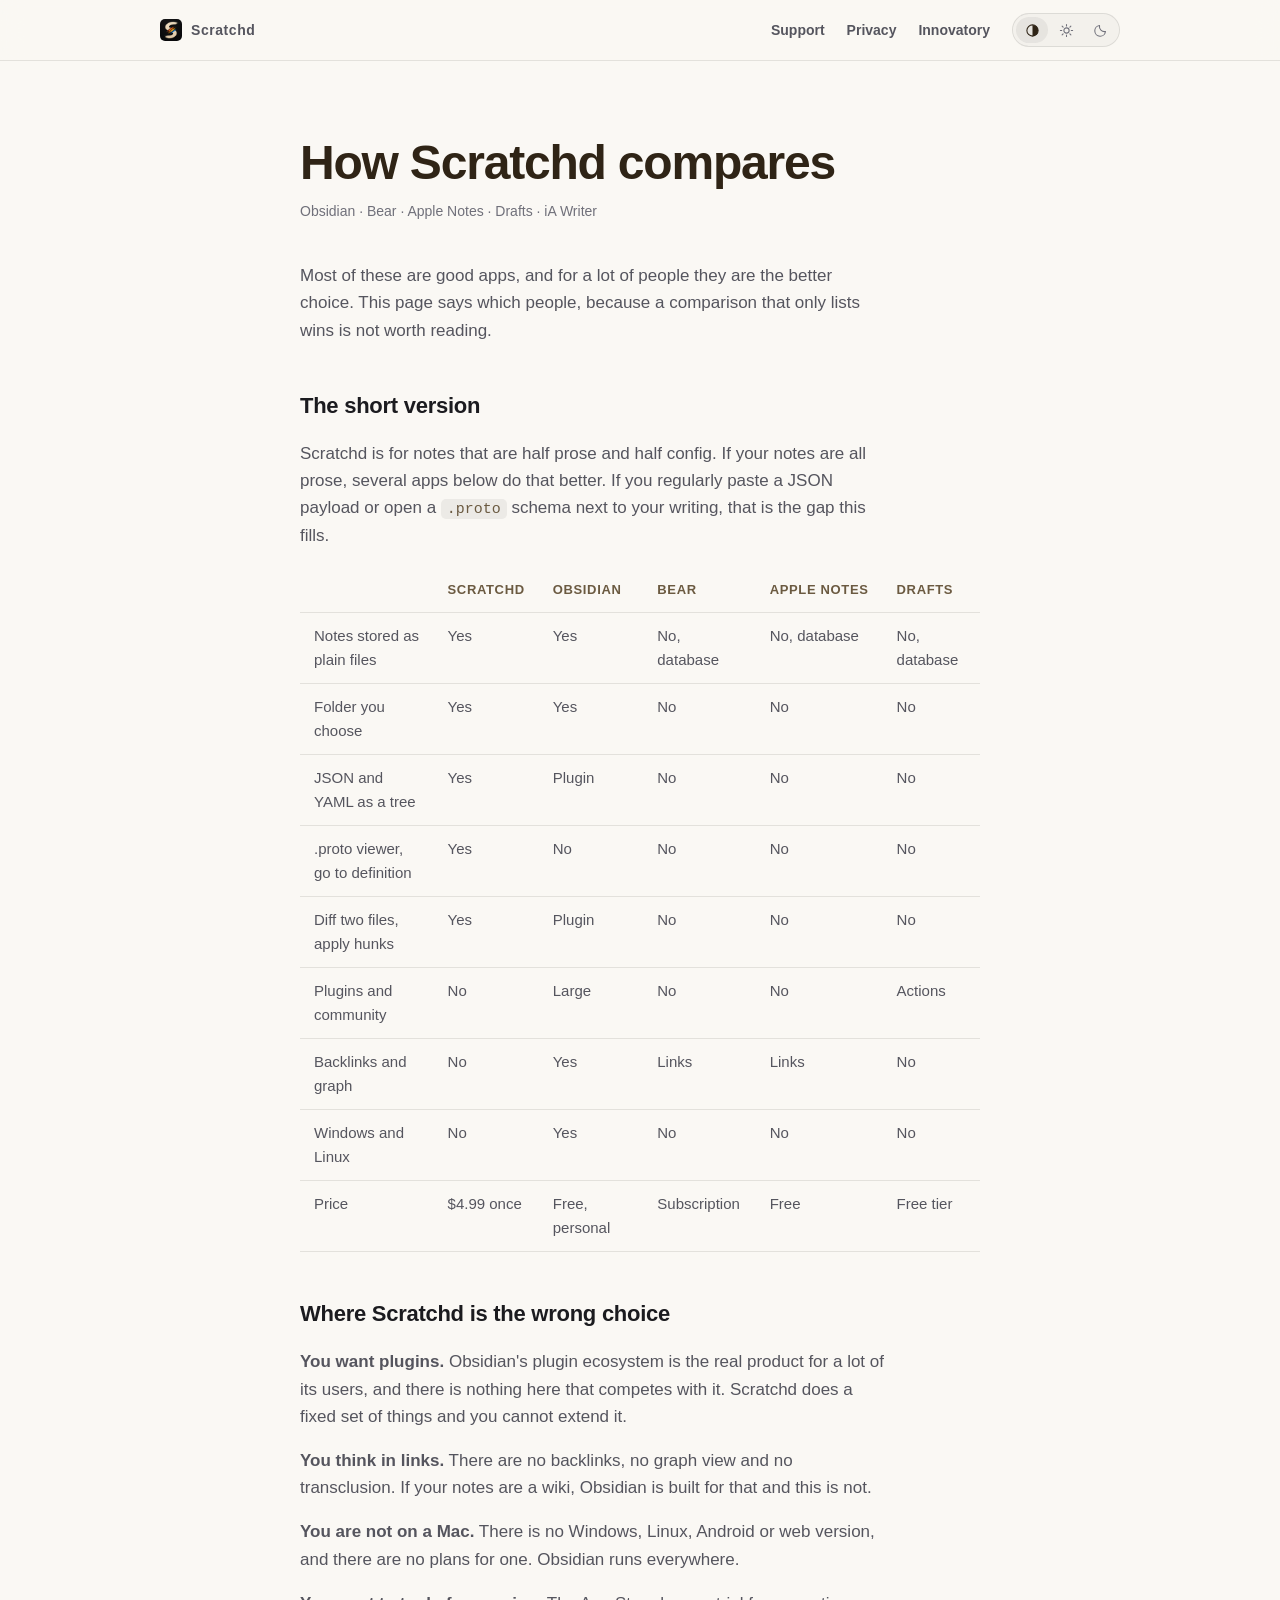
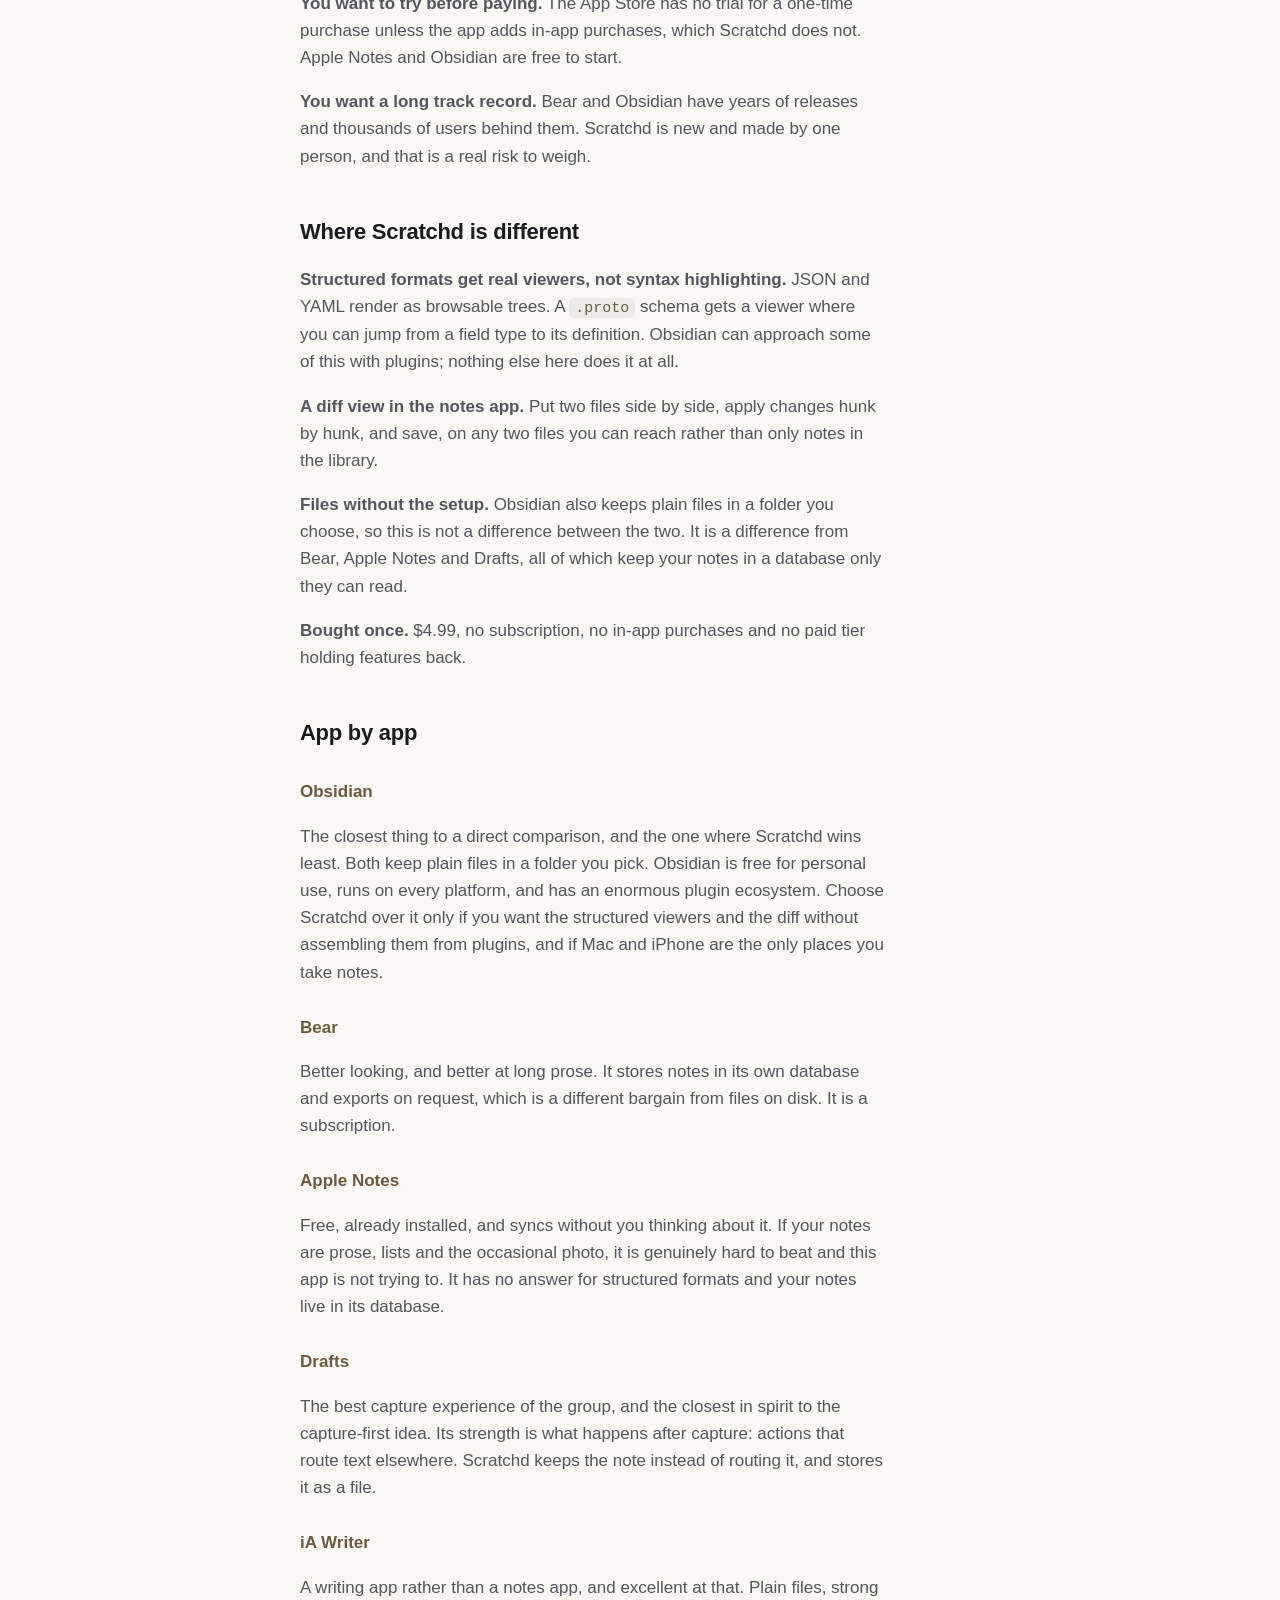
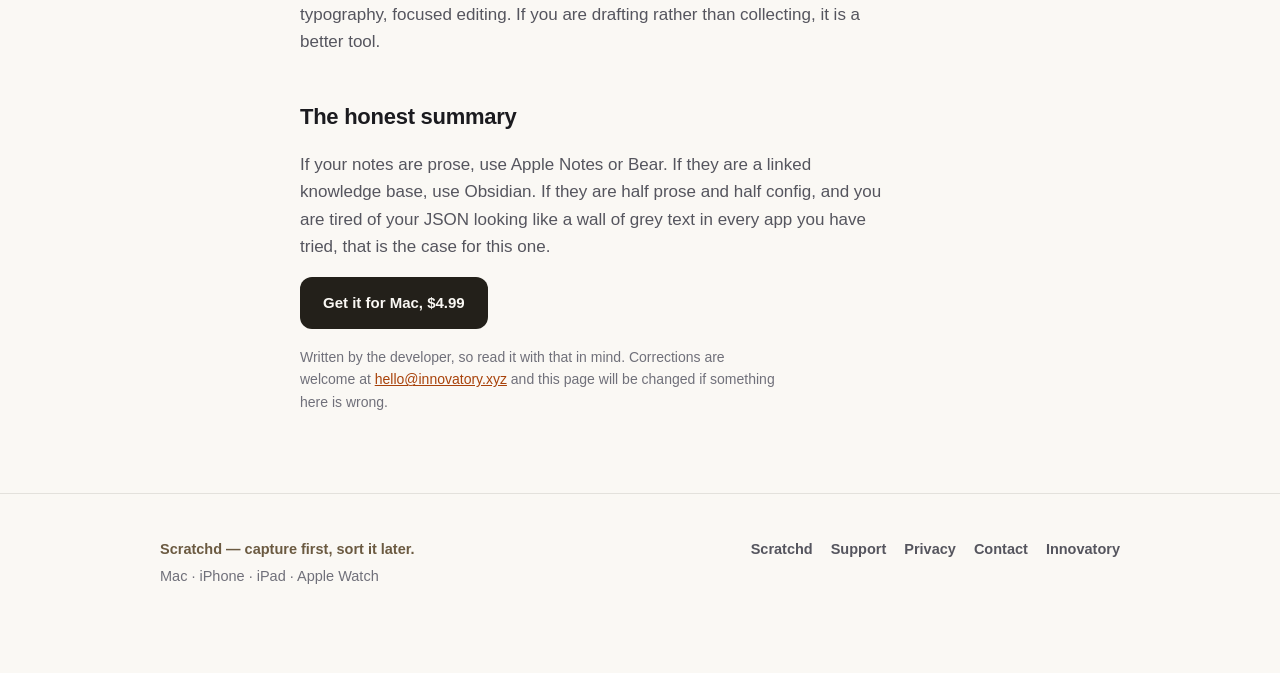
==== compare/index.html @ f4a5f8f1 "Rebuild: compare page, FAQ schema, compact mobile launch strip" ====
<!DOCTYPE html>
<html lang="en">
<head>
  <meta charset="UTF-8" />
  <meta name="viewport" content="width=device-width, initial-scale=1.0" />
  <title>Scratchd compared to Obsidian, Bear, Apple Notes and Drafts</title>
  <meta name="description" content="An honest comparison of Scratchd against Obsidian, Bear, Apple Notes, Drafts and iA Writer, including where Scratchd is the worse choice." />
  <!-- Canonical points at scratchd.net: this page and the copy there are
       identical, and scratchd.net is the one that should rank. -->
  <link rel="canonical" href="https://scratchd.net/compare/" />
  <link rel="icon" href="../assets/scratchd/icon-128.png" type="image/png" />
  <link rel="stylesheet" href="../scratchd.css" />
  <meta name="theme-color" content="#09090b" />
  <script src="../theme.js"></script>
  <link rel="alternate" type="application/rss+xml" title="Innovatory" href="https://innovatory.xyz/feed.xml" />
</head>
<body>
  <a class="skip" href="#main">Skip to content</a>

  <nav class="nav">
    <div class="wrap nav-inner">
      <a class="nav-home" href="../">
        <img src="../assets/scratchd/icon-128.png" alt="" width="22" height="22" style="border-radius:5px" />
        <span class="nav-word">Scratchd</span>
      </a>
      <div class="nav-links">
        <a href="../support/">Support</a>
        <a href="../privacy/">Privacy</a>
        <a href="https://innovatory.xyz/" class="optional">Innovatory</a>
        <span class="theme-mount" data-theme-mount></span>
      </div>
    </div>
  </nav>

  <main id="main" class="doc">
    <div class="wrap narrow">
      <h1>How Scratchd compares</h1>
      <p class="updated">Obsidian &middot; Bear &middot; Apple&nbsp;Notes &middot; Drafts &middot; iA&nbsp;Writer</p>

      <p>
        Most of these are good apps, and for a lot of people they are the better choice.
        This page says which people, because a comparison that only lists wins is not
        worth reading.
      </p>

      <h2>The short version</h2>

      <p>
        Scratchd is for notes that are half prose and half config. If your notes are all
        prose, several apps below do that better. If you regularly paste a JSON payload
        or open a <code>.proto</code> schema next to your writing, that is the gap this
        fills.
      </p>

      <div class="table-wrap">
        <table>
          <thead>
            <tr>
              <th>&nbsp;</th>
              <th>Scratchd</th>
              <th>Obsidian</th>
              <th>Bear</th>
              <th>Apple&nbsp;Notes</th>
              <th>Drafts</th>
            </tr>
          </thead>
          <tbody>
            <tr>
              <td>Notes stored as plain files</td>
              <td>Yes</td><td>Yes</td><td>No, database</td><td>No, database</td><td>No, database</td>
            </tr>
            <tr>
              <td>Folder you choose</td>
              <td>Yes</td><td>Yes</td><td>No</td><td>No</td><td>No</td>
            </tr>
            <tr>
              <td>JSON and YAML as a tree</td>
              <td>Yes</td><td>Plugin</td><td>No</td><td>No</td><td>No</td>
            </tr>
            <tr>
              <td>.proto viewer, go to definition</td>
              <td>Yes</td><td>No</td><td>No</td><td>No</td><td>No</td>
            </tr>
            <tr>
              <td>Diff two files, apply hunks</td>
              <td>Yes</td><td>Plugin</td><td>No</td><td>No</td><td>No</td>
            </tr>
            <tr>
              <td>Plugins and community</td>
              <td>No</td><td>Large</td><td>No</td><td>No</td><td>Actions</td>
            </tr>
            <tr>
              <td>Backlinks and graph</td>
              <td>No</td><td>Yes</td><td>Links</td><td>Links</td><td>No</td>
            </tr>
            <tr>
              <td>Windows and Linux</td>
              <td>No</td><td>Yes</td><td>No</td><td>No</td><td>No</td>
            </tr>
            <tr>
              <td>Price</td>
              <td>$4.99 once</td>
              <td>Free, personal</td>
              <td>Subscription</td>
              <td>Free</td>
              <td>Free tier</td>
            </tr>
          </tbody>
        </table>
      </div>

      <h2>Where Scratchd is the wrong choice</h2>

      <p>
        <strong>You want plugins.</strong> Obsidian's plugin ecosystem is the real product
        for a lot of its users, and there is nothing here that competes with it. Scratchd
        does a fixed set of things and you cannot extend it.
      </p>

      <p>
        <strong>You think in links.</strong> There are no backlinks, no graph view and no
        transclusion. If your notes are a wiki, Obsidian is built for that and this is not.
      </p>

      <p>
        <strong>You are not on a Mac.</strong> There is no Windows, Linux, Android or web
        version, and there are no plans for one. Obsidian runs everywhere.
      </p>

      <p>
        <strong>You want to try before paying.</strong> The App Store has no trial for a
        one&#8209;time purchase unless the app adds in&#8209;app purchases, which Scratchd
        does not. Apple&nbsp;Notes and Obsidian are free to start.
      </p>

      <p>
        <strong>You want a long track record.</strong> Bear and Obsidian have years of
        releases and thousands of users behind them. Scratchd is new and made by one
        person, and that is a real risk to weigh.
      </p>

      <h2>Where Scratchd is different</h2>

      <p>
        <strong>Structured formats get real viewers, not syntax highlighting.</strong>
        JSON and YAML render as browsable trees. A <code>.proto</code> schema gets a viewer
        where you can jump from a field type to its definition. Obsidian can approach some
        of this with plugins; nothing else here does it at all.
      </p>

      <p>
        <strong>A diff view in the notes app.</strong> Put two files side by side, apply
        changes hunk by hunk, and save, on any two files you can reach rather than only
        notes in the library.
      </p>

      <p>
        <strong>Files without the setup.</strong> Obsidian also keeps plain files in a folder
        you choose, so this is not a difference between the two. It is a difference from
        Bear, Apple&nbsp;Notes and Drafts, all of which keep your notes in a database only
        they can read.
      </p>

      <p>
        <strong>Bought once.</strong> $4.99, no subscription, no in&#8209;app purchases and
        no paid tier holding features back.
      </p>

      <h2>App by app</h2>

      <h3>Obsidian</h3>
      <p>
        The closest thing to a direct comparison, and the one where Scratchd wins least.
        Both keep plain files in a folder you pick. Obsidian is free for personal use, runs
        on every platform, and has an enormous plugin ecosystem. Choose Scratchd over it
        only if you want the structured viewers and the diff without assembling them from
        plugins, and if Mac and iPhone are the only places you take notes.
      </p>

      <h3>Bear</h3>
      <p>
        Better looking, and better at long prose. It stores notes in its own database and
        exports on request, which is a different bargain from files on disk. It is a
        subscription.
      </p>

      <h3>Apple Notes</h3>
      <p>
        Free, already installed, and syncs without you thinking about it. If your notes are
        prose, lists and the occasional photo, it is genuinely hard to beat and this app is
        not trying to. It has no answer for structured formats and your notes live in its
        database.
      </p>

      <h3>Drafts</h3>
      <p>
        The best capture experience of the group, and the closest in spirit to the
        capture&#8209;first idea. Its strength is what happens after capture: actions that
        route text elsewhere. Scratchd keeps the note instead of routing it, and stores it
        as a file.
      </p>

      <h3>iA Writer</h3>
      <p>
        A writing app rather than a notes app, and excellent at that. Plain files, strong
        typography, focused editing. If you are drafting rather than collecting, it is a
        better tool.
      </p>

      <h2>The honest summary</h2>

      <p>
        If your notes are prose, use Apple&nbsp;Notes or Bear. If they are a linked
        knowledge base, use Obsidian. If they are half prose and half config, and you are
        tired of your JSON looking like a wall of grey text in every app you have tried,
        that is the case for this one.
      </p>

      <p>
        <a class="btn btn-primary" href="https://apps.apple.com/app/id6792511673">
          Get it for Mac, $4.99
        </a>
      </p>

      <p class="updated">
        Written by the developer, so read it with that in mind. Corrections are welcome at
        <a href="mailto:hello@innovatory.xyz">hello@innovatory.xyz</a> and this page will be
        changed if something here is wrong.
      </p>
    </div>
  </main>

  <footer class="footer">
    <div class="wrap">
      <div class="footer-top">
        <div>
          <p class="footer-tag">Scratchd &mdash; capture first, sort it later.</p>
          <p class="footer-plat">Mac &middot; iPhone &middot; iPad &middot; Apple Watch</p>
        </div>
        <div class="footer-links">
          <a href="../">Scratchd</a>
          <a href="../support/">Support</a>
          <a href="../privacy/">Privacy</a>
          <a href="mailto:hello@innovatory.xyz">Contact</a>
          <a href="https://innovatory.xyz/">Innovatory</a>
        </div>
      </div>
    </div>
  </footer>
</body>
</html>
---- scratchd.css ----
/* Scratchd — innovatory.xyz/scratchd/
   Palette sampled from the app icon: cream #F0DFC4 on near-black,
   with the three scratch slashes as accents (red, gold, blue).

   Two themes. theme.js resolves the reader's auto/light/dark preference
   before first paint and puts the result on <html data-theme>, so this
   file only ever deals with one theme being in force at a time.

   --cream is the heading colour, not a literal cream, and inverts to a
   deep warm brown in light. Anything that renders a device or a terminal
   —.phone, .mac, .term — stays dark in both themes on purpose. */

:root {
  color-scheme: dark;

  --bg:        #09090b;
  --bg-raised: #101012;
  --cream:     #f0dfc4;
  --cream-dim: #cbbda6;
  --text:      #ededf0;
  --muted:     #9a9aa3;
  --faint:     #7a7a84;
  --line:      rgba(240, 223, 196, 0.13);
  --line-soft: rgba(255, 255, 255, 0.075);

  --red:   #ee5105;
  --gold:  #f5b833;
  --blue:  #2b8fdd;

  --link:         var(--cream);
  --nav-bg:       rgba(9, 9, 11, 0.72);
  --btn-bg:       var(--cream);
  --btn-fg:       #0b0b0d;
  --btn-bg-hover: #fff2dd;
  --wash:         rgba(255, 255, 255, 0.03);
  --wash-strong:  rgba(255, 255, 255, 0.06);
  --wash-warm:    rgba(240, 223, 196, 0.045);
  --wash-warm-up: rgba(240, 223, 196, 0.09);
  --scroll-thumb: rgba(255, 255, 255, 0.12);
  --hero-wash:    1;
  --icon-ring:    rgba(255, 255, 255, 0.07);
  --shadow-icon:  0 14px 38px rgba(0, 0, 0, 0.65);
  --shadow-device:    0 16px 44px rgba(0, 0, 0, 0.6);
  --shadow-device-lg: 0 22px 60px rgba(0, 0, 0, 0.62);

  --sans: -apple-system, BlinkMacSystemFont, "SF Pro Display", "Segoe UI", Inter, sans-serif;
  --mono: ui-monospace, SFMono-Regular, "SF Mono", Menlo, Consolas, monospace;

  --measure: 62ch;
  --pad: clamp(20px, 5vw, 40px);
}

:root[data-theme="light"] {
  color-scheme: light;

  --bg:        #faf8f4;
  --bg-raised: #ffffff;
  --cream:     #2f2416;
  --cream-dim: #6b5a41;
  --text:      #1b1b1f;
  --muted:     #55555e;
  --faint:     #70707a;
  --line:      rgba(47, 36, 22, 0.17);
  --line-soft: rgba(24, 20, 12, 0.1);

  --red:   #bd3f03;
  --gold:  #8a6412;
  --blue:  #14639d;

  --link:         #a8420a;
  --nav-bg:       rgba(250, 248, 244, 0.84);
  --btn-bg:       #23201a;
  --btn-fg:       #faf8f4;
  --btn-bg-hover: #3a352c;
  --wash:         rgba(24, 20, 12, 0.028);
  --wash-strong:  rgba(24, 20, 12, 0.06);
  --wash-warm:    rgba(47, 36, 22, 0.045);
  --wash-warm-up: rgba(47, 36, 22, 0.075);
  --scroll-thumb: rgba(24, 20, 12, 0.2);
  --hero-wash:    0.5;
  --icon-ring:    rgba(24, 20, 12, 0.1);
  --shadow-icon:  0 14px 30px rgba(43, 34, 20, 0.18);
  --shadow-device:    0 16px 40px rgba(43, 34, 20, 0.2);
  --shadow-device-lg: 0 22px 54px rgba(43, 34, 20, 0.22);
}

* { box-sizing: border-box; }

html { scroll-behavior: smooth; }

body {
  margin: 0;
  background: var(--bg);
  color: var(--text);
  font-family: var(--sans);
  font-size: 17px;
  line-height: 1.6;
  -webkit-font-smoothing: antialiased;
  overflow-x: hidden;
}

a { color: var(--link); }

.wrap {
  width: 100%;
  max-width: 1040px;
  margin: 0 auto;
  padding-inline: var(--pad);
}

.narrow { max-width: 760px; }

/* ---------- Skip link ---------- */

.skip {
  position: absolute;
  left: -9999px;
  top: 0;
  background: var(--cream);
  color: var(--bg);
  padding: 10px 16px;
  border-radius: 0 0 8px 0;
  font-weight: 700;
  z-index: 100;
}
.skip:focus { left: 0; }

/* ---------- Nav ---------- */

.nav {
  position: sticky;
  top: 0;
  z-index: 50;
  backdrop-filter: saturate(160%) blur(14px);
  -webkit-backdrop-filter: saturate(160%) blur(14px);
  background: var(--nav-bg);
  border-bottom: 1px solid var(--line-soft);
}

.nav-inner {
  display: flex;
  align-items: center;
  justify-content: space-between;
  gap: 16px;
  height: 60px;
}

.nav-home {
  display: inline-flex;
  align-items: center;
  gap: 9px;
  color: var(--muted);
  text-decoration: none;
  font-size: 14px;
  font-weight: 600;
  letter-spacing: 0.04em;
}
.nav-home:hover { color: var(--text); }
.nav-home img { width: 22px; height: 22px; display: block; }

.nav-links {
  display: flex;
  align-items: center;
  gap: 22px;
  font-size: 14px;
  font-weight: 600;
}
.nav-links a { color: var(--muted); text-decoration: none; }
.nav-links a:hover { color: var(--text); }

@media (max-width: 620px) {
  /* The theme switch is ~100px of the nav row, so the narrow layout drops the
     secondary links and the wordmark rather than letting the bar overflow. */
  .nav-links a.optional { display: none; }
  .nav-home .nav-word { display: none; }
  .nav-inner { gap: 10px; }
  .nav-links { gap: 16px; }
  .theme-switch button { width: 27px; height: 24px; }
}

/* ---------- Hero ---------- */

.hero {
  position: relative;
  padding: clamp(28px, 3.5vw, 44px) 0 clamp(18px, 2.2vw, 26px);
  text-align: center;
  overflow: hidden;
}

/* the three slashes from the icon, as a wash behind the hero */
.hero::before {
  content: "";
  position: absolute;
  inset: -40% 0 auto;
  height: 620px;
  background:
    radial-gradient(46% 40% at 32% 42%, rgba(238, 81, 5, 0.16), transparent 70%),
    radial-gradient(44% 38% at 52% 50%, rgba(245, 184, 51, 0.14), transparent 70%),
    radial-gradient(46% 40% at 70% 58%, rgba(43, 143, 221, 0.15), transparent 70%);
  filter: blur(28px);
  opacity: var(--hero-wash);
  pointer-events: none;
  z-index: 0;
}

.hero > * { position: relative; z-index: 1; }

.app-icon {
  width: 84px;
  height: 84px;
  border-radius: 19px;
  box-shadow: var(--shadow-icon), 0 0 0 1px var(--icon-ring);
  margin-bottom: 16px;
}

.hero h1 {
  font-size: clamp(34px, 4.6vw, 54px);
  line-height: 1.05;
  letter-spacing: -0.03em;
  margin: 0 auto 14px;
  max-width: 24ch;
  color: var(--cream);
}

.hero-sub {
  font-size: clamp(16px, 1.7vw, 18px);
  color: var(--muted);
  max-width: 60ch;
  margin: 0 auto 22px;
}

.hero-sub strong { color: var(--text); font-weight: 600; }

.wordmark {
  font-size: 12px;
  letter-spacing: 0.22em;
  text-transform: uppercase;
  color: var(--faint);
  font-weight: 700;
  margin: 0 0 10px;
}

/* ---------- Buttons ---------- */

.cta-row {
  display: flex;
  flex-wrap: wrap;
  gap: 12px;
  justify-content: center;
  margin-bottom: 14px;
}

.btn {
  display: inline-flex;
  align-items: center;
  gap: 10px;
  padding: 13px 22px;
  border-radius: 12px;
  font-weight: 650;
  font-size: 15px;
  text-decoration: none;
  border: 1px solid transparent;
  transition: transform 0.16s ease, background 0.16s ease, border-color 0.16s ease;
}

.btn:hover { transform: translateY(-1px); }

.btn-primary {
  background: var(--btn-bg);
  color: var(--btn-fg);
}
.btn-primary:hover { background: var(--btn-bg-hover); }

.btn-ghost {
  border-color: var(--line);
  color: var(--text);
  background: var(--wash);
}
.btn-ghost:hover { border-color: var(--cream-dim); background: var(--wash-strong); }

/* pre-launch: buttons are inert placeholders, styled to look it */
.btn[aria-disabled="true"] {
  opacity: 0.62;
  cursor: default;
  pointer-events: none;
}

.btn svg { flex: none; }

.aside {
  display: block;
  margin-top: 8px;
  font-size: 14px;
  color: var(--faint);
}

.aside a { color: var(--cream-dim); }

.pricing-note {
  font-size: 15px;
  color: var(--muted);
  margin: 0 0 10px;
}

.pricing-note strong { color: var(--cream-dim); font-weight: 700; }

.availability {
  font-size: 14px;
  color: var(--faint);
  margin: 0;
}

/* Keyboard chord, e.g. ⌃⌥ Space */
kbd {
  font-family: var(--sans);
  font-size: 0.9em;
  font-weight: 650;
  color: var(--cream-dim);
  background: var(--wash-warm-up);
  border: 1px solid var(--line);
  border-radius: 6px;
  padding: 1px 7px;
  white-space: nowrap;
}

.availability .dot {
  display: inline-block;
  width: 6px; height: 6px;
  border-radius: 50%;
  background: var(--gold);
  margin-right: 7px;
  vertical-align: 1px;
}

/* ---------- Sections ---------- */

.section {
  padding: clamp(52px, 8vw, 92px) 0;
  border-top: 1px solid var(--line-soft);
}

/* First section after the hero: no rule, minimal gap, so product proof
   breaks the fold instead of sitting a screen below it. */
.section.tight {
  padding-top: clamp(8px, 1.5vw, 18px);
  border-top: 0;
}

.section h2 {
  font-size: clamp(28px, 4vw, 40px);
  line-height: 1.12;
  letter-spacing: -0.022em;
  margin: 0 0 18px;
  max-width: 22ch;
  color: var(--cream);
}

.section p {
  color: var(--muted);
  max-width: var(--measure);
  margin: 0 0 16px;
}

.section p:last-child { margin-bottom: 0; }

.kicker {
  font-size: 12px;
  font-weight: 700;
  letter-spacing: 0.16em;
  text-transform: uppercase;
  color: var(--faint);
  margin: 0 0 12px;
}

.kicker.red   { color: var(--red); }
.kicker.gold  { color: var(--gold); }
.kicker.blue  { color: var(--blue); }

/* two-column section: text + visual */
.split {
  display: grid;
  grid-template-columns: minmax(0, 1fr) minmax(0, 1fr);
  gap: clamp(28px, 5vw, 64px);
  align-items: center;
}

.split.reverse .split-visual { order: -1; }

@media (max-width: 860px) {
  /* minmax(0, …) rather than a bare 1fr: the default auto minimum lets the
     terminal block's non-wrapping <pre> push the track past the viewport. */
  .split { grid-template-columns: minmax(0, 1fr); }
  .split.reverse .split-visual { order: 0; }
}

/* ---------- Feature list ---------- */

.bullets {
  list-style: none;
  padding: 0;
  margin: 22px 0 0;
  display: grid;
  gap: 12px;
}

.bullets li {
  position: relative;
  padding-left: 24px;
  color: var(--muted);
  max-width: var(--measure);
}

.bullets li::before {
  content: "";
  position: absolute;
  left: 2px;
  top: 0.66em;
  width: 9px;
  height: 2px;
  border-radius: 2px;
  background: var(--cream-dim);
  opacity: 0.75;
}

/* ---------- Device frames / screenshot slots ---------- */

/* Horizontal scroller that bleeds to the viewport edge, so a partially visible
   card at the right reads as "there is more" rather than as a clipping bug. */
.shots {
  display: flex;
  gap: clamp(14px, 2.4vw, 26px);
  overflow-x: auto;
  padding: 4px var(--pad) 22px;
  margin-inline: calc(var(--pad) * -1);
  scroll-snap-type: x mandatory;
  -webkit-overflow-scrolling: touch;
  scrollbar-width: thin;
}

.shots::-webkit-scrollbar { height: 8px; }
.shots::-webkit-scrollbar-thumb { background: var(--scroll-thumb); border-radius: 99px; }

.shot {
  flex: none;
  scroll-snap-align: center;
  width: clamp(190px, 24vw, 240px);
}

.shot figcaption {
  margin-top: 14px;
  font-size: 15px;
  font-weight: 650;
  color: var(--cream-dim);
  text-align: center;
}

/* iPhone */
.phone {
  position: relative;
  border-radius: 13%/6%;
  padding: 8px;
  background: linear-gradient(160deg, #2a2a2e, #131316 60%, #232327);
  box-shadow: var(--shadow-device), 0 0 0 1px rgba(255, 255, 255, 0.06);
}

.phone .screen {
  position: relative;
  width: 100%;
  aspect-ratio: 1320 / 2868;   /* iPhone 6.9", matching the captures */
  border-radius: 11%/5%;
  overflow: hidden;
  background: #0d0d10;
}

/* Dynamic Island. Simulator captures record the display buffer, so the island
   is not in the pixels — the status bar just has an empty gap where it belongs.
   Drawn here rather than baked into the images so it survives a re-shoot.
   126x37pt at the top of a 402pt-wide screen = 31.3% wide, 1.26% down. */
.phone .screen::after {
  content: "";
  position: absolute;
  top: 1.26%;
  left: 50%;
  transform: translateX(-50%);
  width: 31.3%;
  aspect-ratio: 126 / 37;
  background: #000;
  border-radius: 999px;
  pointer-events: none;
  z-index: 2;
}

/* Mac shots are full window captures — they already carry their own title bar,
   traffic lights and shadow, composited onto the page background. Drawing a
   second frame around them would double the chrome, so this is just a box. */
.macshot {
  border-radius: 10px;
  overflow: hidden;
}

.macshot img {
  display: block;
  width: 100%;
  height: auto;
}

.shot.wide { width: clamp(320px, 46vw, 520px); }

/* Window chrome for a Mac shot. Stays dark in both themes. */
.mac {
  position: relative;
  border-radius: 12px;
  overflow: hidden;
  background: #17171a;
  box-shadow: var(--shadow-device-lg), 0 0 0 1px rgba(255, 255, 255, 0.07);
}

.mac .titlebar {
  height: 28px;
  display: flex;
  align-items: center;
  gap: 7px;
  padding-inline: 12px;
  background: #202024;
  border-bottom: 1px solid rgba(0, 0, 0, 0.5);
}

.mac .titlebar i { width: 11px; height: 11px; border-radius: 50%; display: block; }
.mac .titlebar i:nth-child(1) { background: #ff5f57; }
.mac .titlebar i:nth-child(2) { background: #febc2e; }
.mac .titlebar i:nth-child(3) { background: #28c840; }

.mac .screen {
  position: relative;
  width: 100%;
  aspect-ratio: 16 / 10;
  background: #0d0d10;
  overflow: hidden;
}

.screen img {
  display: block;
  width: 100%;
  height: 100%;
  object-fit: contain;
  object-position: top center;
}

/* ---------- Format chips ---------- */

.chips {
  display: flex;
  flex-wrap: wrap;
  gap: 8px;
  margin: 24px 0 0;
  padding: 0;
  list-style: none;
}

.chips li {
  font-family: var(--mono);
  font-size: 13px;
  padding: 5px 11px;
  border-radius: 8px;
  border: 1px solid var(--line);
  color: var(--cream-dim);
  background: var(--wash-warm);
}

/* ---------- Callout ---------- */

.callout {
  border: 1px solid var(--line);
  border-left: 3px solid var(--gold);
  border-radius: 0 14px 14px 0;
  padding: 22px 24px;
  background: rgba(245, 184, 51, 0.05);
  margin: 30px 0 0;
  max-width: var(--measure);
}

.callout p { margin: 0; color: var(--cream-dim); }

/* ---------- Terminal sample ---------- */

.term {
  border-radius: 12px;
  overflow: hidden;
  border: 1px solid rgba(255, 255, 255, 0.08);
  background: #0c0c0f;
  box-shadow: 0 18px 46px rgba(0,0,0,0.5);
  font-family: var(--mono);
  font-size: 13px;
  line-height: 1.75;
}

.term-bar {
  display: flex; align-items: center; gap: 7px;
  padding: 9px 12px;
  background: #17171b;
  border-bottom: 1px solid rgba(0,0,0,0.5);
}
.term-bar i { width: 10px; height: 10px; border-radius: 50%; display: block; }
.term-bar i:nth-child(1) { background: #ff5f57; }
.term-bar i:nth-child(2) { background: #febc2e; }
.term-bar i:nth-child(3) { background: #28c840; }
.term-bar span { margin-left: 6px; font-size: 11px; color: #7a7a84; letter-spacing: 0.04em; }

.term pre {
  margin: 0;
  padding: 16px 18px;
  overflow-x: auto;
  color: #9a9aa3;
  white-space: pre;
}

.term .p  { color: #2b8fdd; }
.term .c  { color: #f0dfc4; }
.term .g  { color: #f5b833; }
.term .dim { color: #7a7a84; }

/* ---------- FAQ ---------- */

.faq { display: grid; gap: 0; max-width: 800px; }

.faq details {
  border-bottom: 1px solid var(--line-soft);
}

.faq summary {
  cursor: pointer;
  list-style: none;
  padding: 20px 40px 20px 0;
  font-size: 17.5px;
  font-weight: 620;
  color: var(--text);
  position: relative;
}

.faq summary::-webkit-details-marker { display: none; }

.faq summary::after {
  content: "";
  position: absolute;
  right: 8px;
  top: 50%;
  width: 10px; height: 10px;
  border-right: 2px solid var(--faint);
  border-bottom: 2px solid var(--faint);
  transform: translateY(-70%) rotate(45deg);
  transition: transform 0.18s ease;
}

.faq details[open] summary::after { transform: translateY(-30%) rotate(-135deg); }

.faq details p {
  margin: 0 0 22px;
  color: var(--muted);
  max-width: var(--measure);
}

/* ---------- Requirements strip ---------- */

.reqs {
  display: flex;
  flex-wrap: wrap;
  gap: 10px 34px;
  margin: 0;
  padding: 0;
  list-style: none;
  font-size: 15px;
  color: var(--muted);
}

.reqs b { color: var(--text); font-weight: 620; }

/* ---------- Footer ---------- */

.footer {
  border-top: 1px solid var(--line-soft);
  padding: 44px 0 56px;
  color: var(--faint);
  font-size: 14.5px;
}

.footer-top {
  display: flex;
  flex-wrap: wrap;
  gap: 20px 40px;
  justify-content: space-between;
  align-items: flex-start;
  margin-bottom: 30px;
}

.footer-tag { color: var(--cream-dim); font-weight: 620; margin: 0 0 4px; }
.footer-plat { margin: 0; }

.footer-links {
  display: flex;
  flex-wrap: wrap;
  gap: 18px;
  font-weight: 600;
}
.footer-links a { color: var(--muted); text-decoration: none; }
.footer-links a:hover { color: var(--cream); }

.footer-note { margin: 0; max-width: 60ch; line-height: 1.55; }

/* ---------- Doc pages (support / privacy) ---------- */

.doc { padding: clamp(40px, 7vw, 76px) 0 40px; }

.doc h1 {
  font-size: clamp(32px, 5vw, 48px);
  letter-spacing: -0.025em;
  line-height: 1.1;
  margin: 0 0 10px;
  color: var(--cream);
}

.doc .updated {
  color: var(--faint);
  font-size: 14px;
  margin: 0 0 40px;
}

.doc h2 {
  font-size: 22px;
  letter-spacing: -0.012em;
  margin: 44px 0 12px;
  color: var(--text);
}

.doc h3 {
  font-size: 17px;
  margin: 28px 0 8px;
  color: var(--cream-dim);
}

.doc p, .doc li { color: var(--muted); max-width: var(--measure); }
.doc ul, .doc ol { padding-left: 22px; }
.doc li { margin-bottom: 8px; }

/* Narrow screens cannot fit these tables. Let the table scroll inside its
   wrapper rather than widening the page. */
.table-wrap {
  overflow-x: auto;
  -webkit-overflow-scrolling: touch;
  margin: 20px 0;
  scrollbar-width: thin;
}

.table-wrap::-webkit-scrollbar { height: 8px; }
.table-wrap::-webkit-scrollbar-thumb { background: var(--scroll-thumb); border-radius: 99px; }

.doc table {
  width: 100%;
  min-width: 460px;
  border-collapse: collapse;
  margin: 0;
  font-size: 15px;
}

.doc th, .doc td {
  text-align: left;
  padding: 11px 14px;
  border-bottom: 1px solid var(--line-soft);
  vertical-align: top;
  color: var(--muted);
}

.doc th {
  color: var(--cream-dim);
  font-weight: 650;
  font-size: 13px;
  letter-spacing: 0.05em;
  text-transform: uppercase;
}

.doc code {
  font-family: var(--mono);
  font-size: 0.88em;
  background: var(--wash-strong);
  padding: 2px 6px;
  border-radius: 5px;
  color: var(--cream-dim);
}

.contact-card {
  border: 1px solid var(--line);
  border-radius: 14px;
  padding: 24px;
  background: var(--wash-warm);
  margin: 26px 0;
  max-width: var(--measure);
}

.contact-card p { margin: 0 0 10px; }
.contact-card p:last-child { margin: 0; }

@media (prefers-reduced-motion: reduce) {
  html { scroll-behavior: auto; }
  * { transition: none !important; }
}

/* ---------- Theme switch ----------
   Built by theme.js and mounted into [data-theme-mount]. Three states:
   match the system, force light, force dark. */

.theme-switch {
  display: inline-flex;
  align-items: center;
  gap: 2px;
  padding: 3px;
  border: 1px solid var(--line-soft);
  border-radius: 999px;
  background: var(--wash);
}

.theme-switch button {
  appearance: none;
  -webkit-appearance: none;
  border: 0;
  margin: 0;
  padding: 0;
  width: 32px;
  height: 26px;
  border-radius: 999px;
  background: transparent;
  color: var(--faint);
  cursor: pointer;
  display: inline-flex;
  align-items: center;
  justify-content: center;
  transition: background 0.16s ease, color 0.16s ease;
}

.theme-switch button:hover { color: var(--text); }

.theme-switch button[aria-checked="true"] {
  background: var(--wash-strong);
  color: var(--cream);
}

.theme-switch button:focus-visible {
  outline: 2px solid var(--cream-dim);
  outline-offset: 2px;
}

.theme-switch svg {
  width: 15px;
  height: 15px;
  display: block;
}

/* On the Innovatory home page the switch sits at the end of the masthead. */
.masthead .theme-mount { margin-left: auto; }

/* ---------------------------------------------------------------- ph strip */
/* Launch-day Product Hunt banner. Delete this block with the markup when the
   launch is over.

   Product Hunt's own embed hardcodes a white card and pulls its image from
   imgix. Both are wrong here: the card would be unreadable in dark mode, and
   a third-party request undercuts the claim this page makes about tracking.
   Everything below uses the same tokens as the rest of the page. */

.ph-strip {
  display: flex;
  align-items: center;
  gap: 14px;
  flex-wrap: wrap;
  margin: 26px 0 0;
  padding: 14px 18px;
  border: 1px solid var(--wash-strong);
  border-radius: 14px;
  background: var(--wash);
}

.ph-strip p {
  flex: 1 1 260px;
  margin: 0;
  font-size: 15px;
  line-height: 1.45;
  color: var(--muted);
}

.ph-strip p strong { color: var(--text); font-weight: 650; }

/* Product Hunt orange, used only as a mark. It fails contrast against both
   backgrounds at text sizes, so no words are set in it. */
.ph-dot {
  flex: none;
  width: 10px;
  height: 10px;
  border-radius: 50%;
  background: #ff6154;
  box-shadow: 0 0 0 4px rgba(255, 97, 84, 0.16);
}

.ph-cta {
  flex: none;
  padding: 9px 16px;
  font-size: 14px;
}

@media (max-width: 560px) {
  .ph-strip { gap: 12px; padding: 13px 15px; }
  .ph-cta { width: 100%; justify-content: center; }
}

/* ------------------------------------------------ hero fold, small screens */
/* Measured on a 390x844 viewport: the first screenshot started 811px down,
   below the fold. The hero itself was not the problem. The launch strip was
   costing 144px, most of it from the button dropping onto its own full-width
   row. Keeping the strip on one line gives the fold back to the product. */

@media (max-width: 560px) {
  .ph-strip {
    gap: 10px;
    padding: 10px 12px;
    margin-top: 18px;
    flex-wrap: nowrap;
  }
  .ph-strip p { flex: 1 1 auto; font-size: 13px; line-height: 1.35; }
  .ph-cta { width: auto; padding: 7px 11px; font-size: 13px; white-space: nowrap; }
  .hero { padding-top: 20px; }
  .app-icon { width: 62px; height: 62px; border-radius: 15px; margin-bottom: 10px; }
}
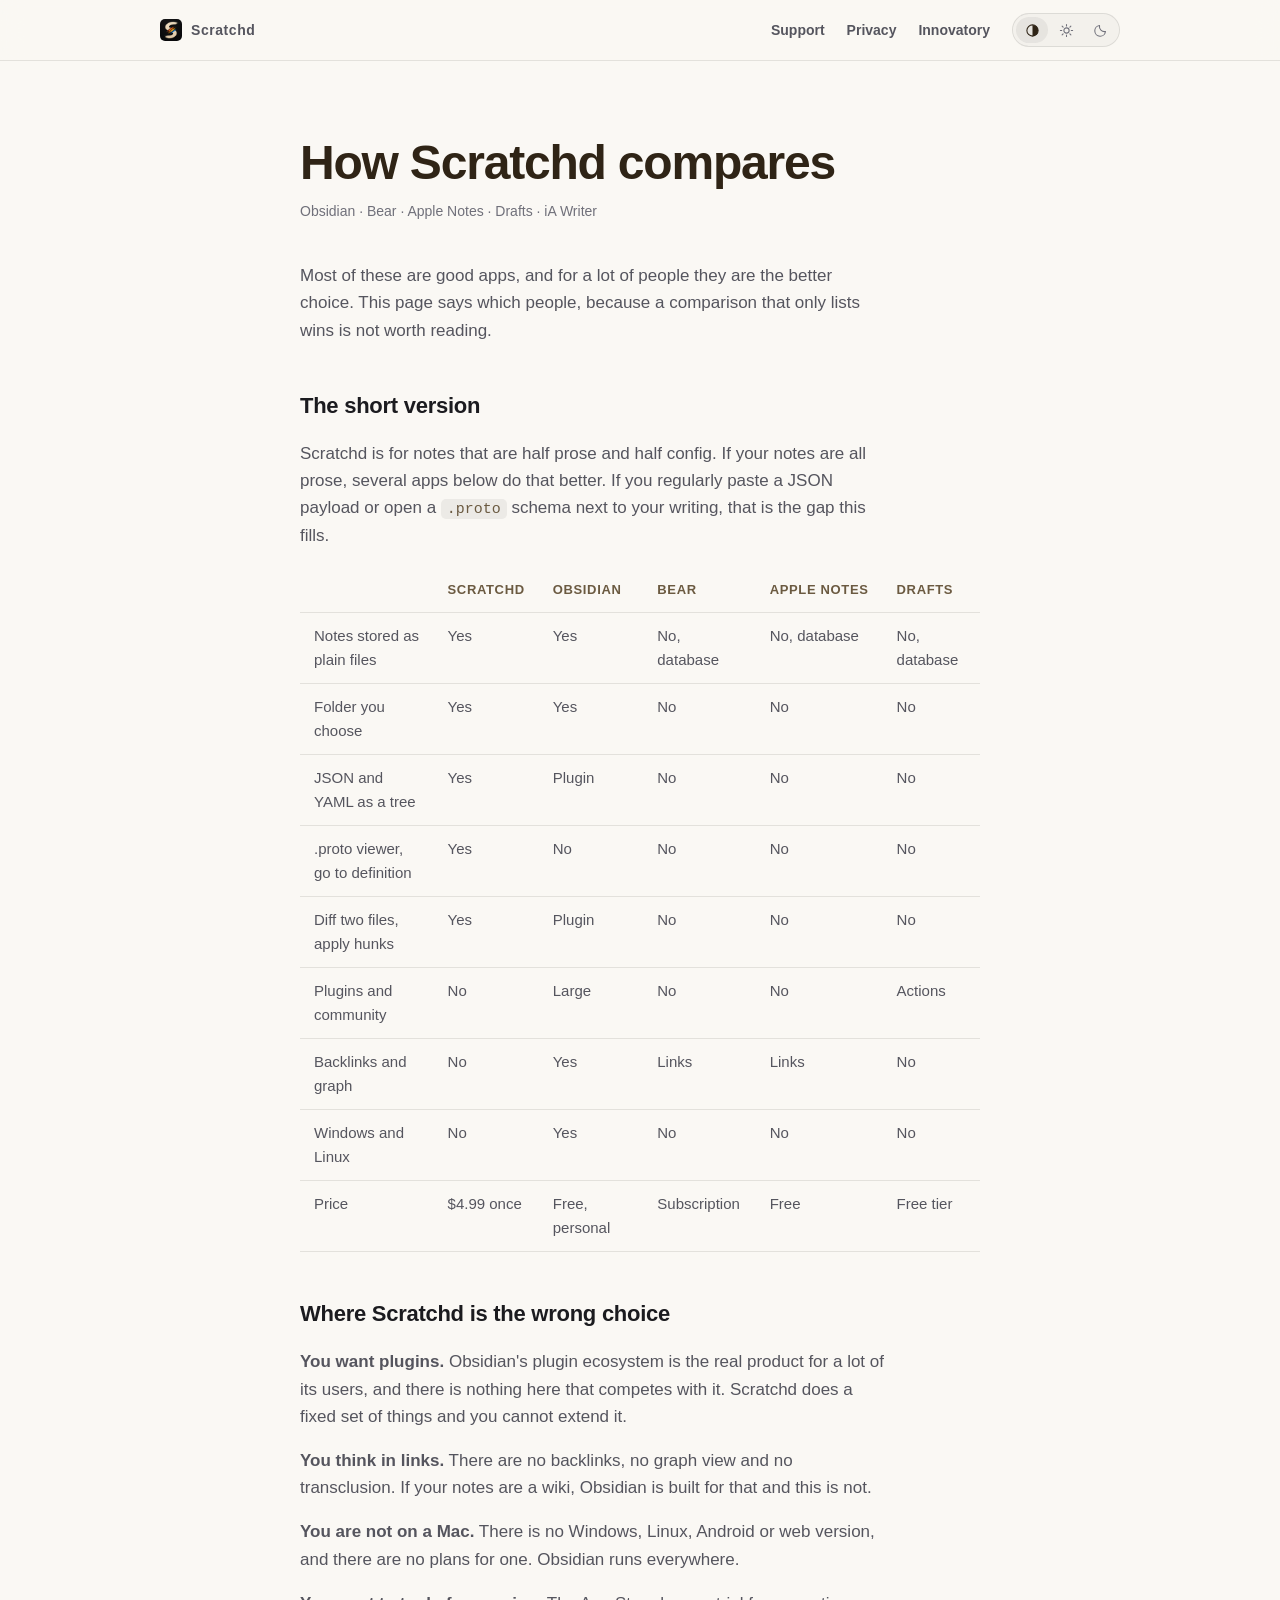
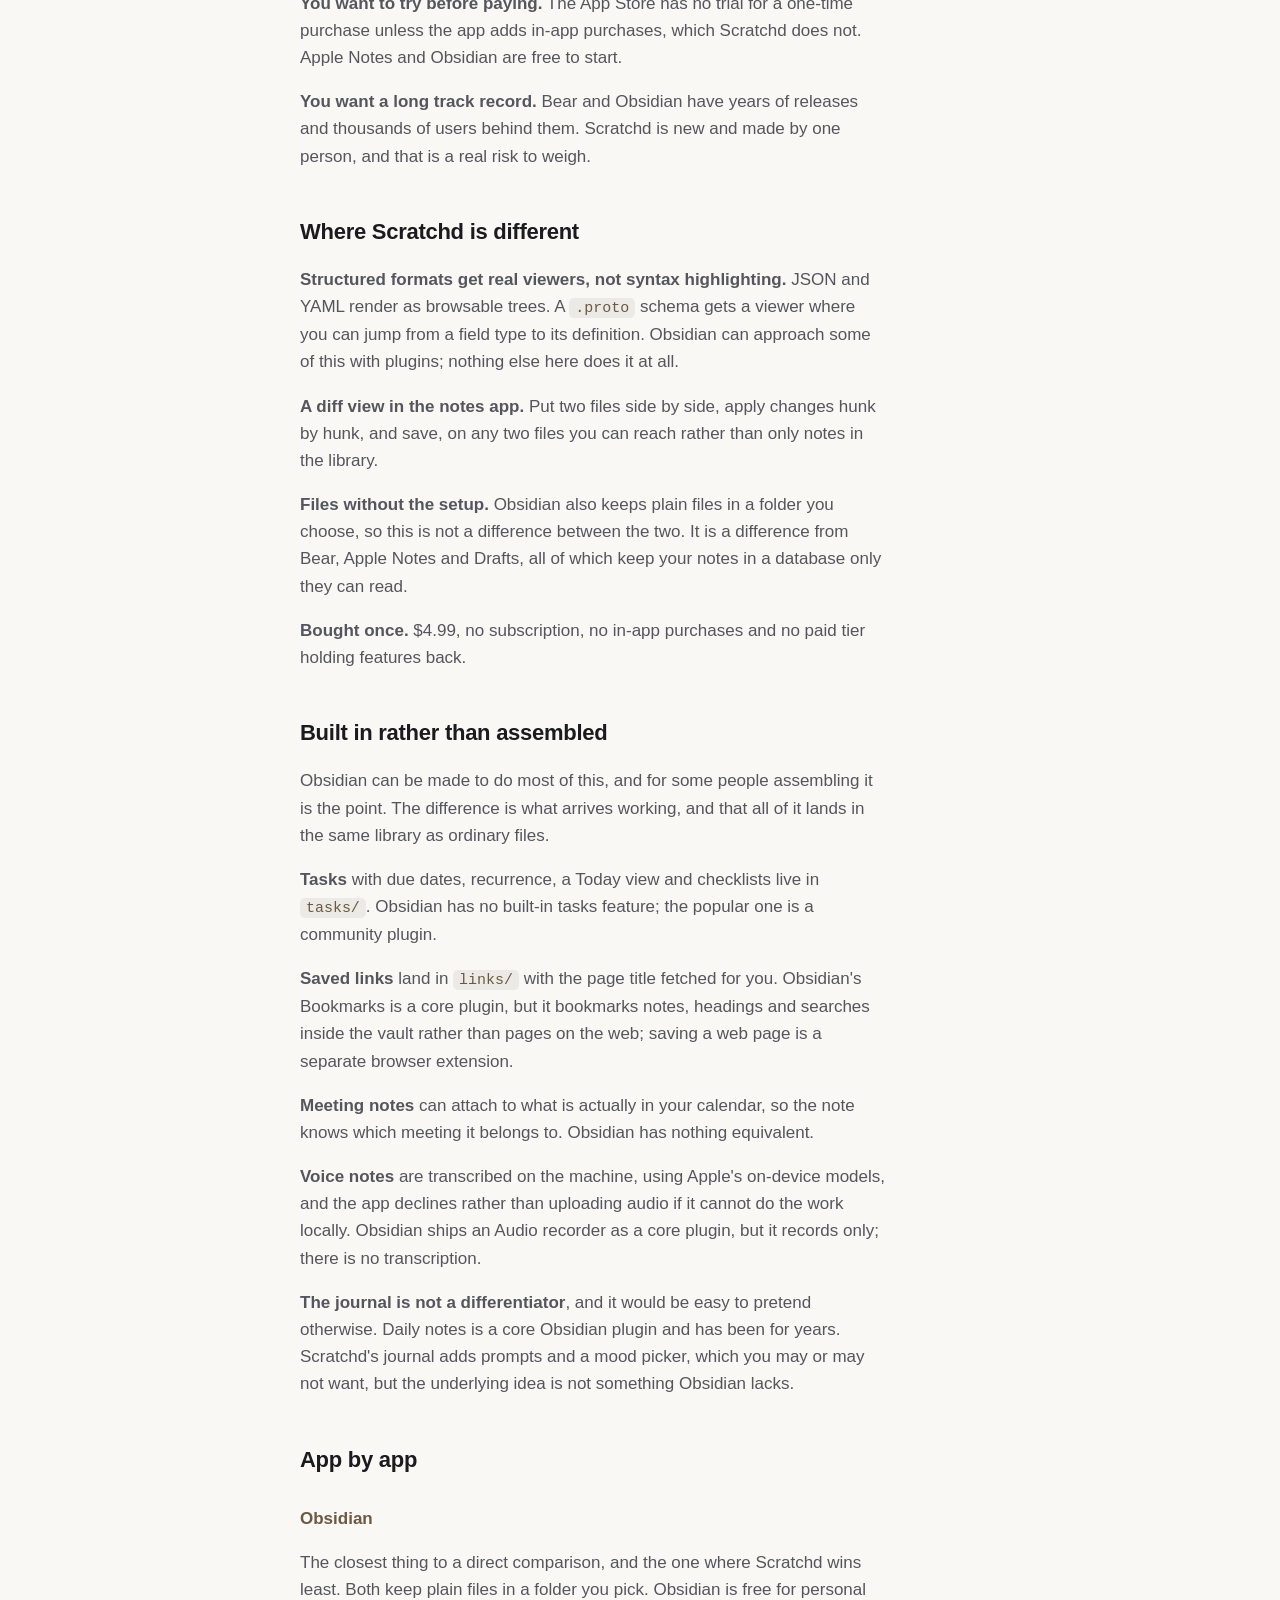
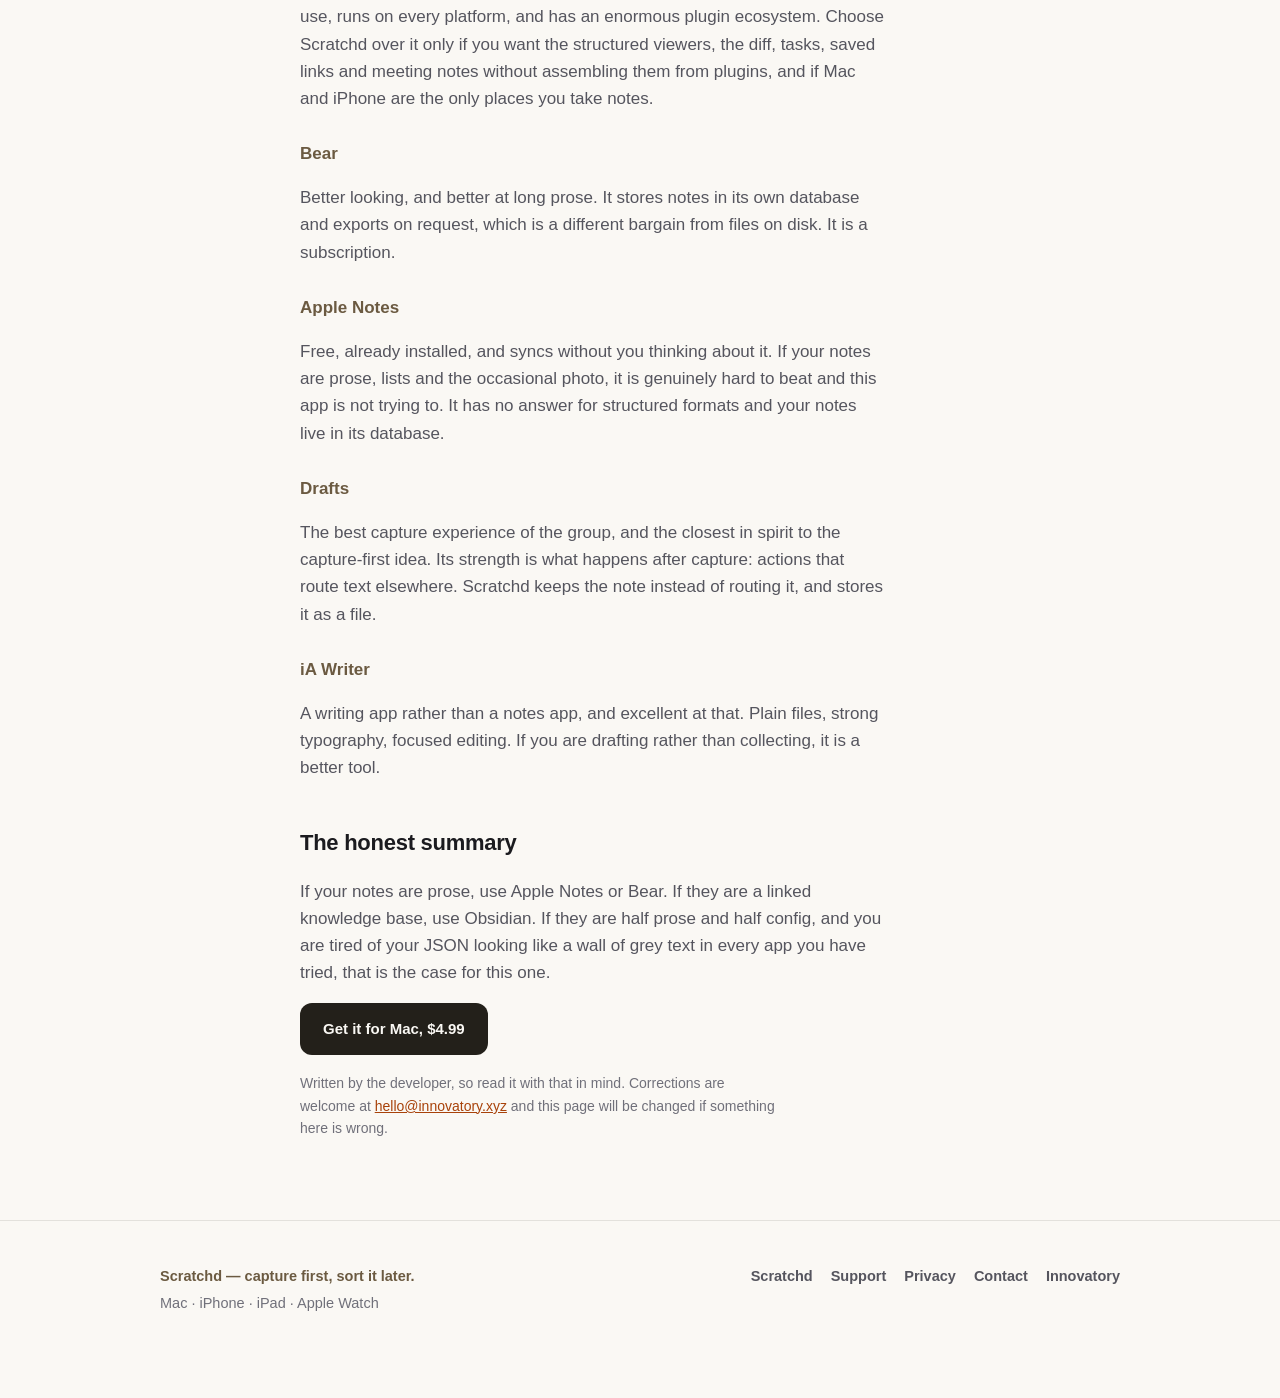
==== commit 24b90311: "Rebuild with the Obsidian differentiators section" ====
--- a/compare/index.html
+++ b/compare/index.html
@@ -166,6 +166,46 @@
         no paid tier holding features back.
       </p>
 
+      <h2>Built in rather than assembled</h2>
+
+      <p>
+        Obsidian can be made to do most of this, and for some people assembling it is the
+        point. The difference is what arrives working, and that all of it lands in the same
+        library as ordinary files.
+      </p>
+
+      <p>
+        <strong>Tasks</strong> with due dates, recurrence, a Today view and checklists live in
+        <code>tasks/</code>. Obsidian has no built&#8209;in tasks feature; the popular one is a
+        community plugin.
+      </p>
+
+      <p>
+        <strong>Saved links</strong> land in <code>links/</code> with the page title fetched for
+        you. Obsidian's Bookmarks is a core plugin, but it bookmarks notes, headings and
+        searches inside the vault rather than pages on the web; saving a web page is a
+        separate browser extension.
+      </p>
+
+      <p>
+        <strong>Meeting notes</strong> can attach to what is actually in your calendar, so the
+        note knows which meeting it belongs to. Obsidian has nothing equivalent.
+      </p>
+
+      <p>
+        <strong>Voice notes</strong> are transcribed on the machine, using Apple's on&#8209;device
+        models, and the app declines rather than uploading audio if it cannot do the work
+        locally. Obsidian ships an Audio recorder as a core plugin, but it records only; there
+        is no transcription.
+      </p>
+
+      <p>
+        <strong>The journal is not a differentiator</strong>, and it would be easy to pretend
+        otherwise. Daily notes is a core Obsidian plugin and has been for years. Scratchd's
+        journal adds prompts and a mood picker, which you may or may not want, but the
+        underlying idea is not something Obsidian lacks.
+      </p>
+
       <h2>App by app</h2>
 
       <h3>Obsidian</h3>
@@ -173,8 +213,9 @@
         The closest thing to a direct comparison, and the one where Scratchd wins least.
         Both keep plain files in a folder you pick. Obsidian is free for personal use, runs
         on every platform, and has an enormous plugin ecosystem. Choose Scratchd over it
-        only if you want the structured viewers and the diff without assembling them from
-        plugins, and if Mac and iPhone are the only places you take notes.
+        only if you want the structured viewers, the diff, tasks, saved links and meeting
+        notes without assembling them from plugins, and if Mac and iPhone are the only
+        places you take notes.
       </p>
 
       <h3>Bear</h3>
--- a/scratchd.css
+++ b/scratchd.css
@@ -927,3 +927,35 @@
   .hero { padding-top: 20px; }
   .app-icon { width: 62px; height: 62px; border-radius: 15px; margin-bottom: 10px; }
 }
+
+/* --------------------------------------------------------- app store badge */
+/* Apple's artwork, used unmodified, which is what their guidelines require.
+   That rules out a CSS invert to make one file work in both themes, so both
+   supplied lockups ship and one is hidden. The base rule shows the white
+   lockup because the bare :root palette is the dark one, which keeps the
+   badge correct even if theme.js never runs. */
+
+.store-badge {
+  display: inline-flex;
+  align-items: center;
+  line-height: 0;
+  border-radius: 8px;
+  /* Apple asks for clear space of at least 10% of the badge height. */
+  padding: 6px;
+  margin: -6px;
+}
+
+.store-badge img { display: block; height: 40px; width: auto; }
+.store-badge:focus-visible { outline: 2px solid var(--cream); outline-offset: 2px; }
+
+/* These need to out-specify `.store-badge img` above, which sets display:block.
+   A bare `.badge-black` loses to it and both lockups render. */
+.store-badge .badge-black { display: none; }
+:root[data-theme="light"] .store-badge .badge-black { display: block; }
+:root[data-theme="light"] .store-badge .badge-white { display: none; }
+
+.price-note {
+  margin: 14px 0 0;
+  font-size: 15px;
+  color: var(--muted);
+}
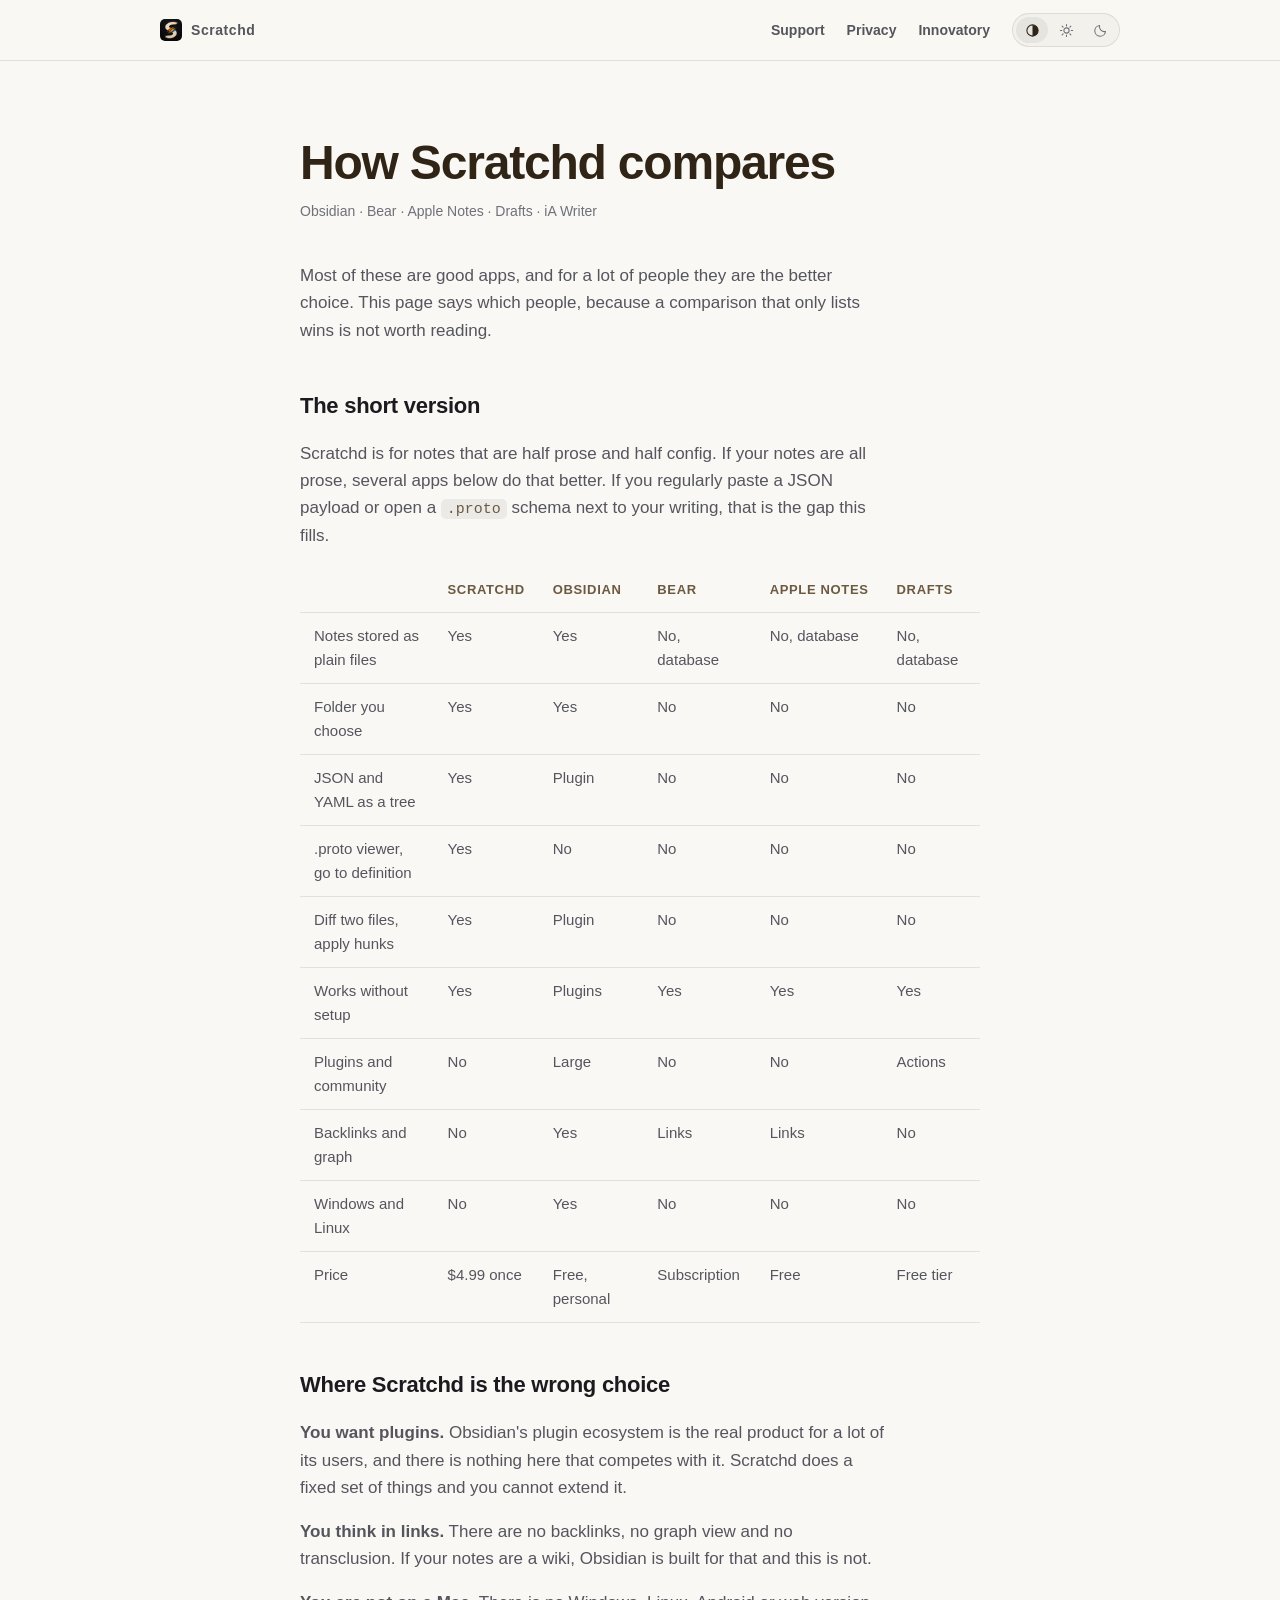
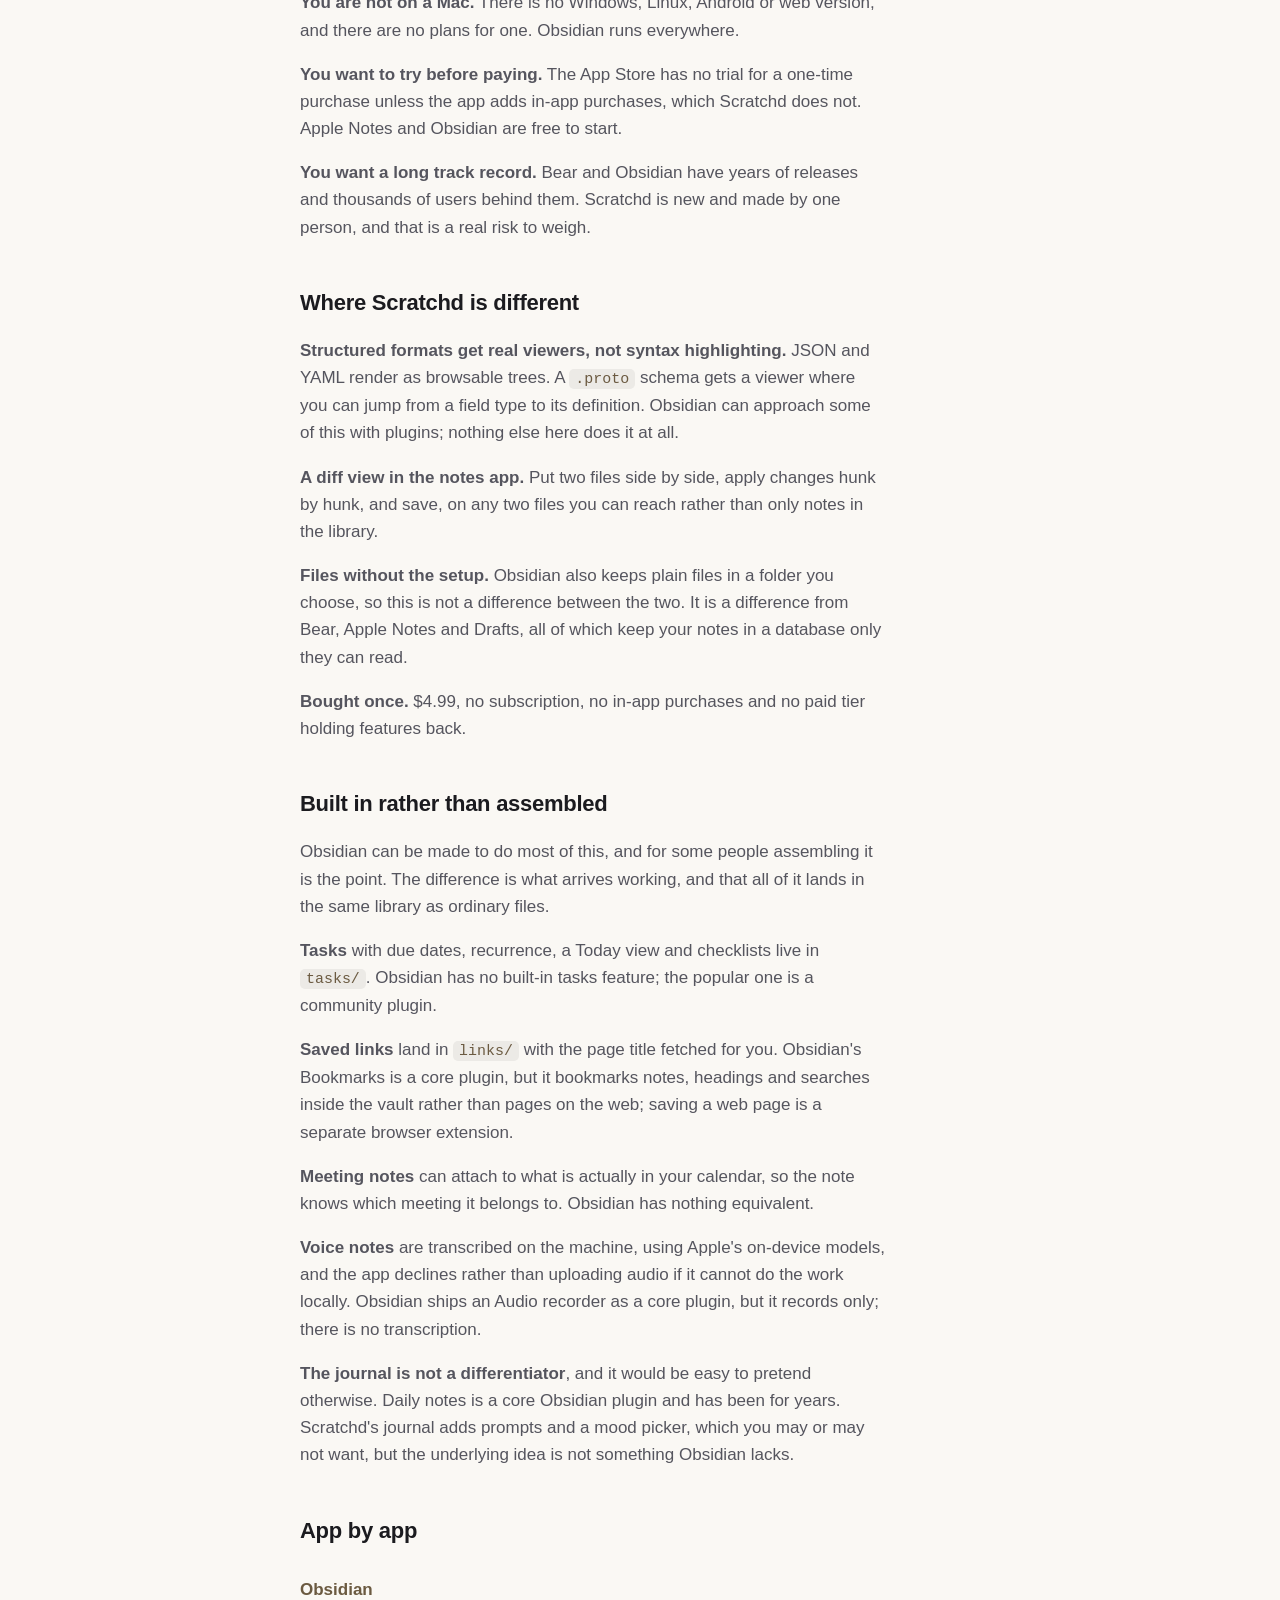
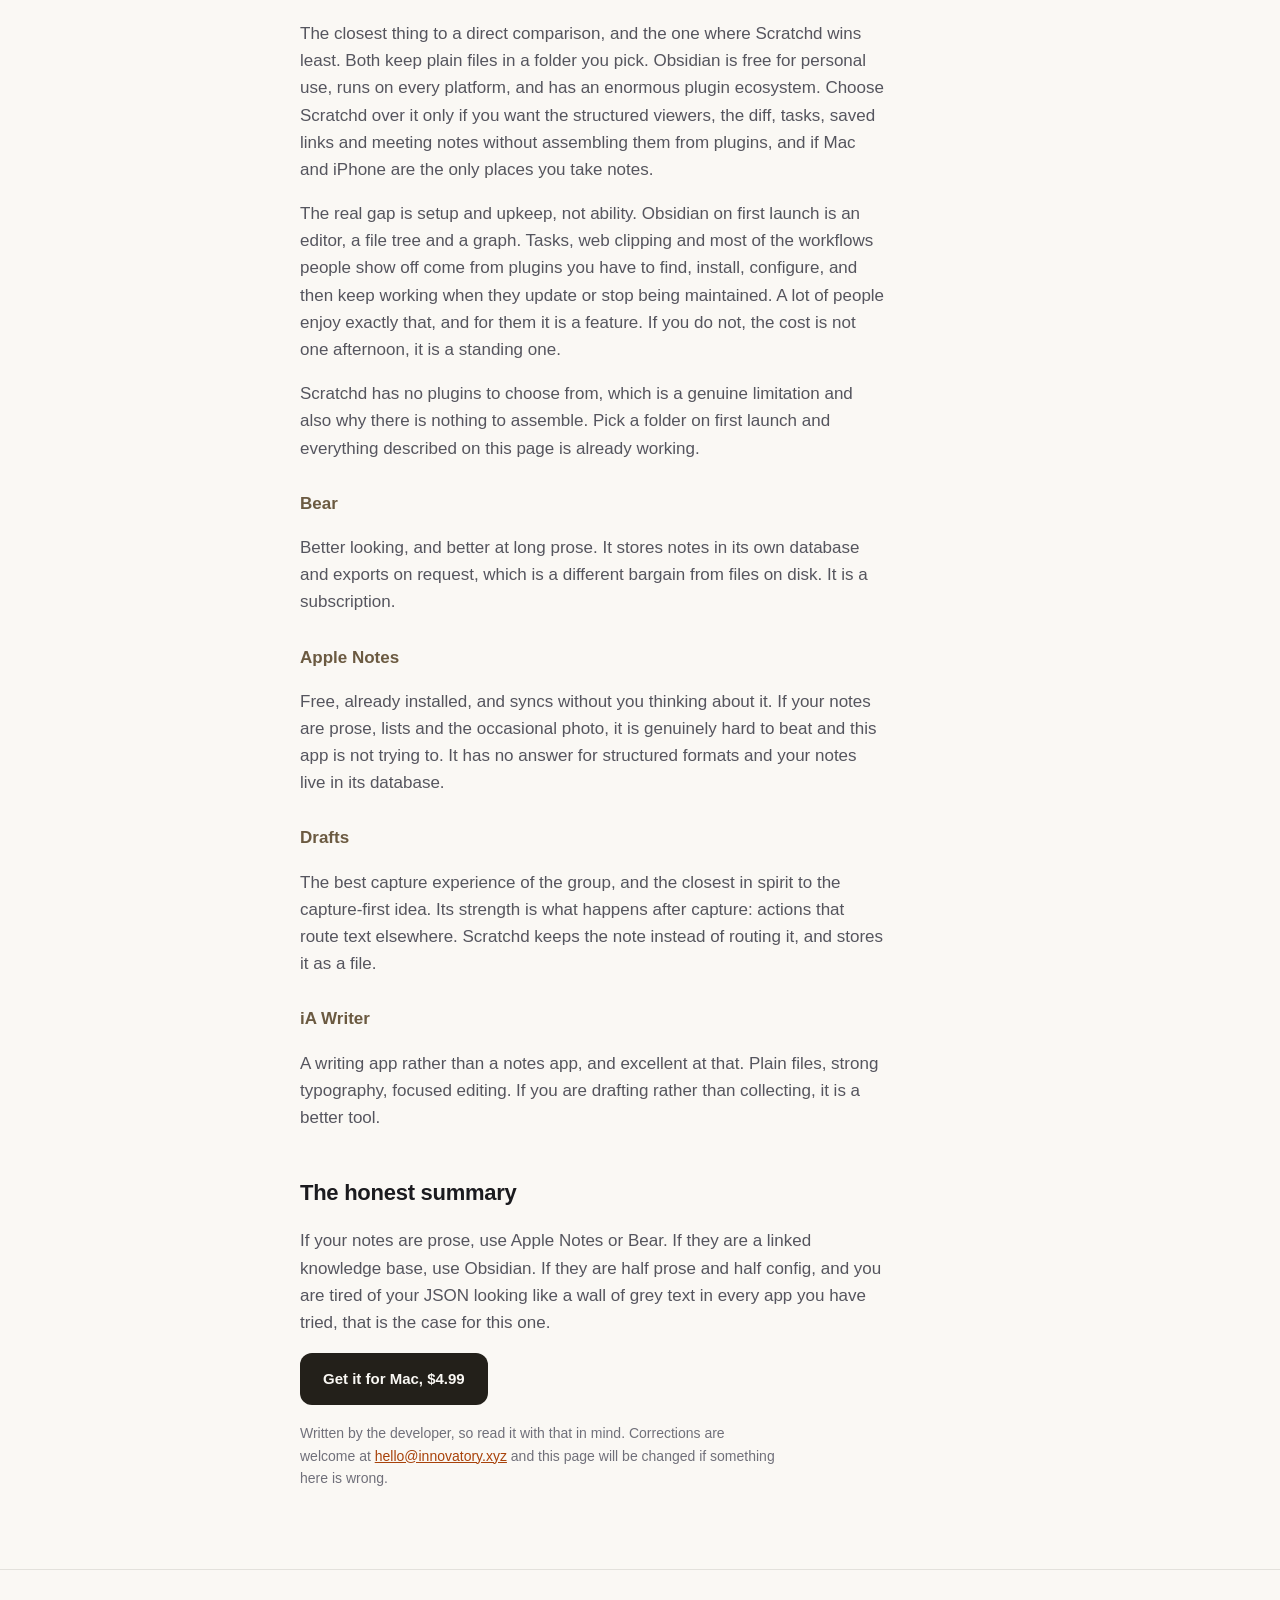
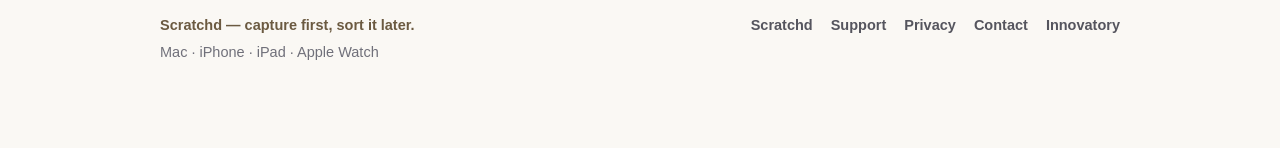
==== commit 36a6daee: "Rebuild with the setup-and-upkeep argument" ====
--- a/compare/index.html
+++ b/compare/index.html
@@ -86,6 +86,10 @@
               <td>Yes</td><td>Plugin</td><td>No</td><td>No</td><td>No</td>
             </tr>
             <tr>
+              <td>Works without setup</td>
+              <td>Yes</td><td>Plugins</td><td>Yes</td><td>Yes</td><td>Yes</td>
+            </tr>
+            <tr>
               <td>Plugins and community</td>
               <td>No</td><td>Large</td><td>No</td><td>No</td><td>Actions</td>
             </tr>
@@ -216,6 +220,20 @@
         only if you want the structured viewers, the diff, tasks, saved links and meeting
         notes without assembling them from plugins, and if Mac and iPhone are the only
         places you take notes.
+      </p>
+
+      <p>
+        The real gap is setup and upkeep, not ability. Obsidian on first launch is an editor,
+        a file tree and a graph. Tasks, web clipping and most of the workflows people show off
+        come from plugins you have to find, install, configure, and then keep working when
+        they update or stop being maintained. A lot of people enjoy exactly that, and for them
+        it is a feature. If you do not, the cost is not one afternoon, it is a standing one.
+      </p>
+
+      <p>
+        Scratchd has no plugins to choose from, which is a genuine limitation and also why
+        there is nothing to assemble. Pick a folder on first launch and everything described
+        on this page is already working.
       </p>
 
       <h3>Bear</h3>
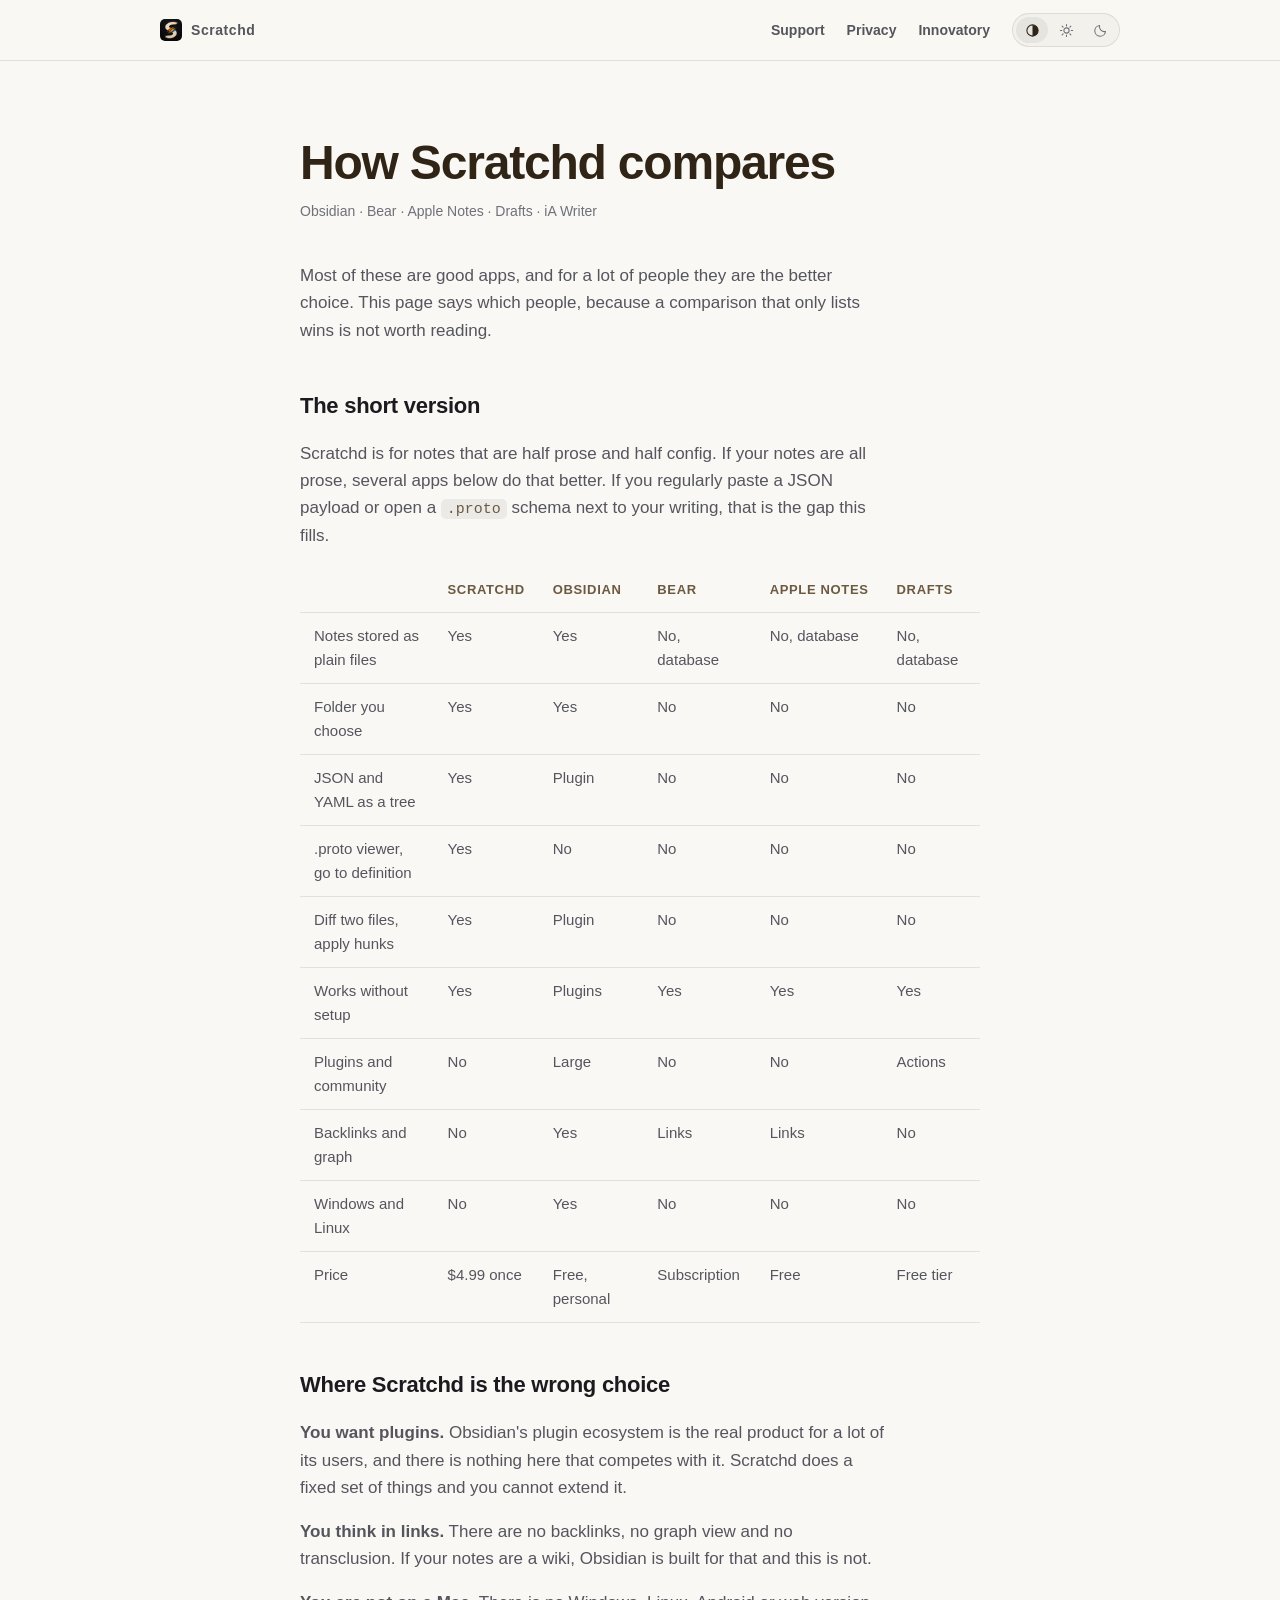
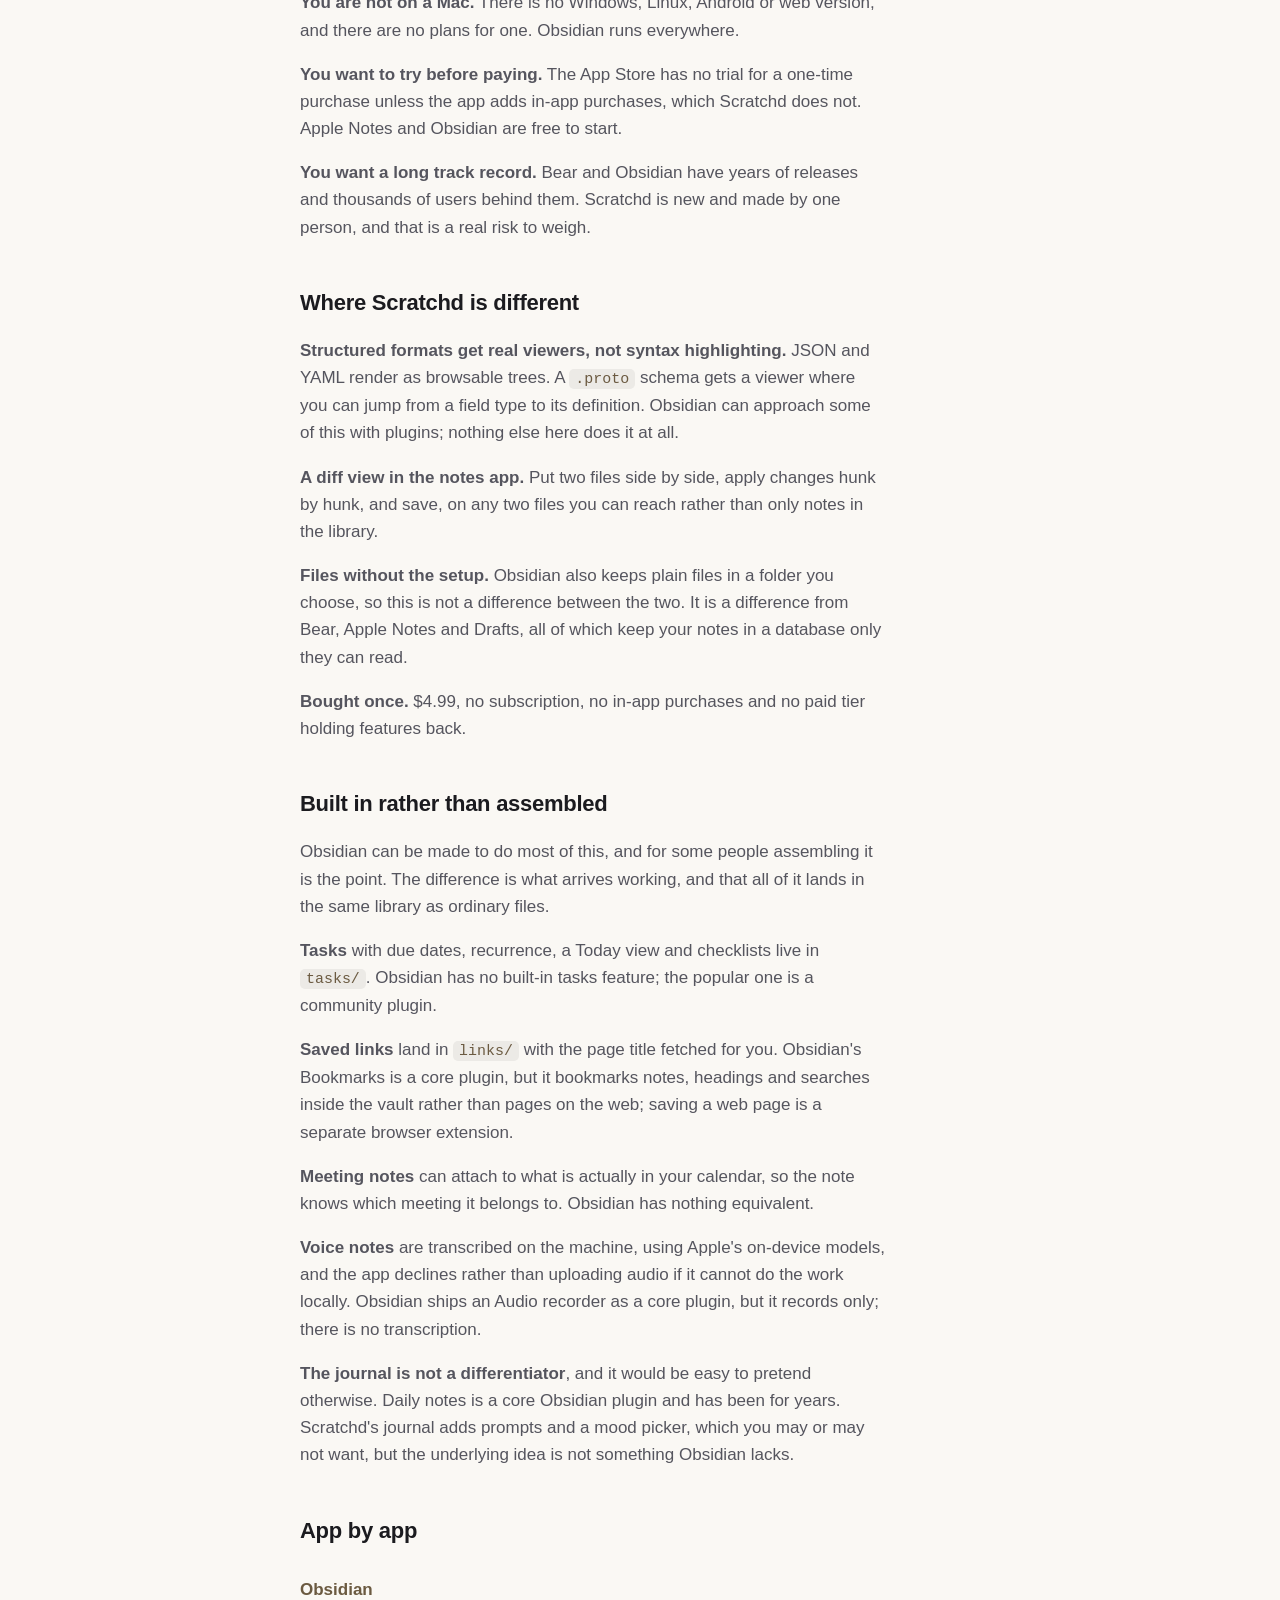
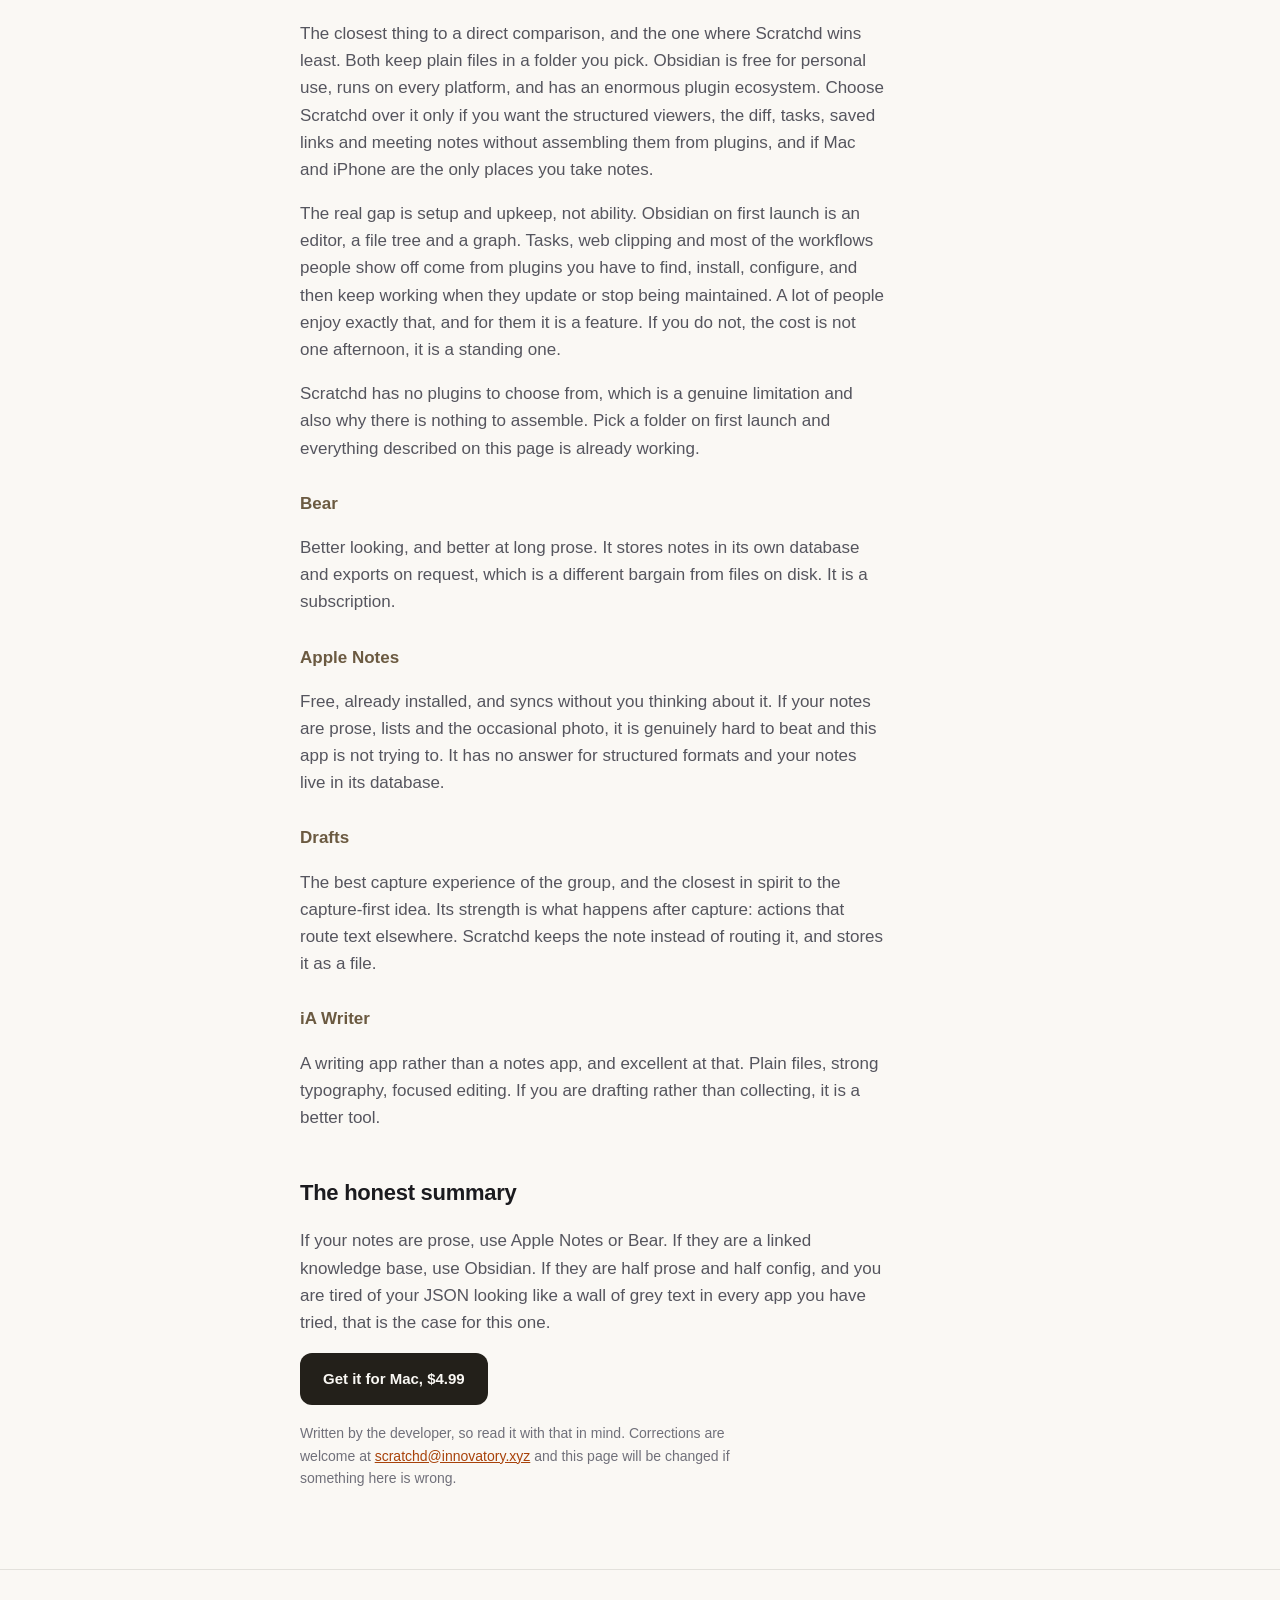
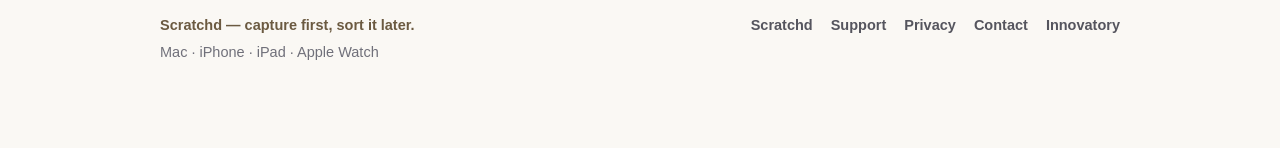
==== commit 4c8888b4: "Route contact links to scratchd@innovatory.xyz" ====
--- a/compare/index.html
+++ b/compare/index.html
@@ -283,7 +283,7 @@
 
       <p class="updated">
         Written by the developer, so read it with that in mind. Corrections are welcome at
-        <a href="mailto:hello@innovatory.xyz">hello@innovatory.xyz</a> and this page will be
+        <a href="mailto:scratchd@innovatory.xyz">scratchd@innovatory.xyz</a> and this page will be
         changed if something here is wrong.
       </p>
     </div>
@@ -300,7 +300,7 @@
           <a href="../">Scratchd</a>
           <a href="../support/">Support</a>
           <a href="../privacy/">Privacy</a>
-          <a href="mailto:hello@innovatory.xyz">Contact</a>
+          <a href="mailto:scratchd@innovatory.xyz">Contact</a>
           <a href="https://innovatory.xyz/">Innovatory</a>
         </div>
       </div>
--- a/scratchd.css
+++ b/scratchd.css
@@ -856,78 +856,6 @@
 /* On the Innovatory home page the switch sits at the end of the masthead. */
 .masthead .theme-mount { margin-left: auto; }
 
-/* ---------------------------------------------------------------- ph strip */
-/* Launch-day Product Hunt banner. Delete this block with the markup when the
-   launch is over.
-
-   Product Hunt's own embed hardcodes a white card and pulls its image from
-   imgix. Both are wrong here: the card would be unreadable in dark mode, and
-   a third-party request undercuts the claim this page makes about tracking.
-   Everything below uses the same tokens as the rest of the page. */
-
-.ph-strip {
-  display: flex;
-  align-items: center;
-  gap: 14px;
-  flex-wrap: wrap;
-  margin: 26px 0 0;
-  padding: 14px 18px;
-  border: 1px solid var(--wash-strong);
-  border-radius: 14px;
-  background: var(--wash);
-}
-
-.ph-strip p {
-  flex: 1 1 260px;
-  margin: 0;
-  font-size: 15px;
-  line-height: 1.45;
-  color: var(--muted);
-}
-
-.ph-strip p strong { color: var(--text); font-weight: 650; }
-
-/* Product Hunt orange, used only as a mark. It fails contrast against both
-   backgrounds at text sizes, so no words are set in it. */
-.ph-dot {
-  flex: none;
-  width: 10px;
-  height: 10px;
-  border-radius: 50%;
-  background: #ff6154;
-  box-shadow: 0 0 0 4px rgba(255, 97, 84, 0.16);
-}
-
-.ph-cta {
-  flex: none;
-  padding: 9px 16px;
-  font-size: 14px;
-}
-
-@media (max-width: 560px) {
-  .ph-strip { gap: 12px; padding: 13px 15px; }
-  .ph-cta { width: 100%; justify-content: center; }
-}
-
-/* ------------------------------------------------ hero fold, small screens */
-/* Measured on a 390x844 viewport: the first screenshot started 811px down,
-   below the fold. The hero itself was not the problem. The launch strip was
-   costing 144px, most of it from the button dropping onto its own full-width
-   row. Keeping the strip on one line gives the fold back to the product. */
-
-@media (max-width: 560px) {
-  .ph-strip {
-    gap: 10px;
-    padding: 10px 12px;
-    margin-top: 18px;
-    flex-wrap: nowrap;
-  }
-  .ph-strip p { flex: 1 1 auto; font-size: 13px; line-height: 1.35; }
-  .ph-cta { width: auto; padding: 7px 11px; font-size: 13px; white-space: nowrap; }
-  .hero { padding-top: 20px; }
-  .app-icon { width: 62px; height: 62px; border-radius: 15px; margin-bottom: 10px; }
-}
-
 /* --------------------------------------------------------- app store badge */
 /* Apple's artwork, used unmodified, which is what their guidelines require.
    That rules out a CSS invert to make one file work in both themes, so both
@@ -945,7 +873,12 @@
   margin: -6px;
 }
 
-.store-badge img { display: block; height: 40px; width: auto; }
+/* 52px to sit level with the ghost button beside it, scaled proportionally
+   from the supplied 156.1x40 so the artwork is not distorted. The button's
+   corner radius is matched to the badge's at this size rather than the other
+   way round, since the badge's radius is baked into Apple's SVG. */
+.store-badge img { display: block; height: 52px; width: auto; }
+.cta-row .btn { border-radius: 10px; }
 .store-badge:focus-visible { outline: 2px solid var(--cream); outline-offset: 2px; }
 
 /* These need to out-specify `.store-badge img` above, which sets display:block.
